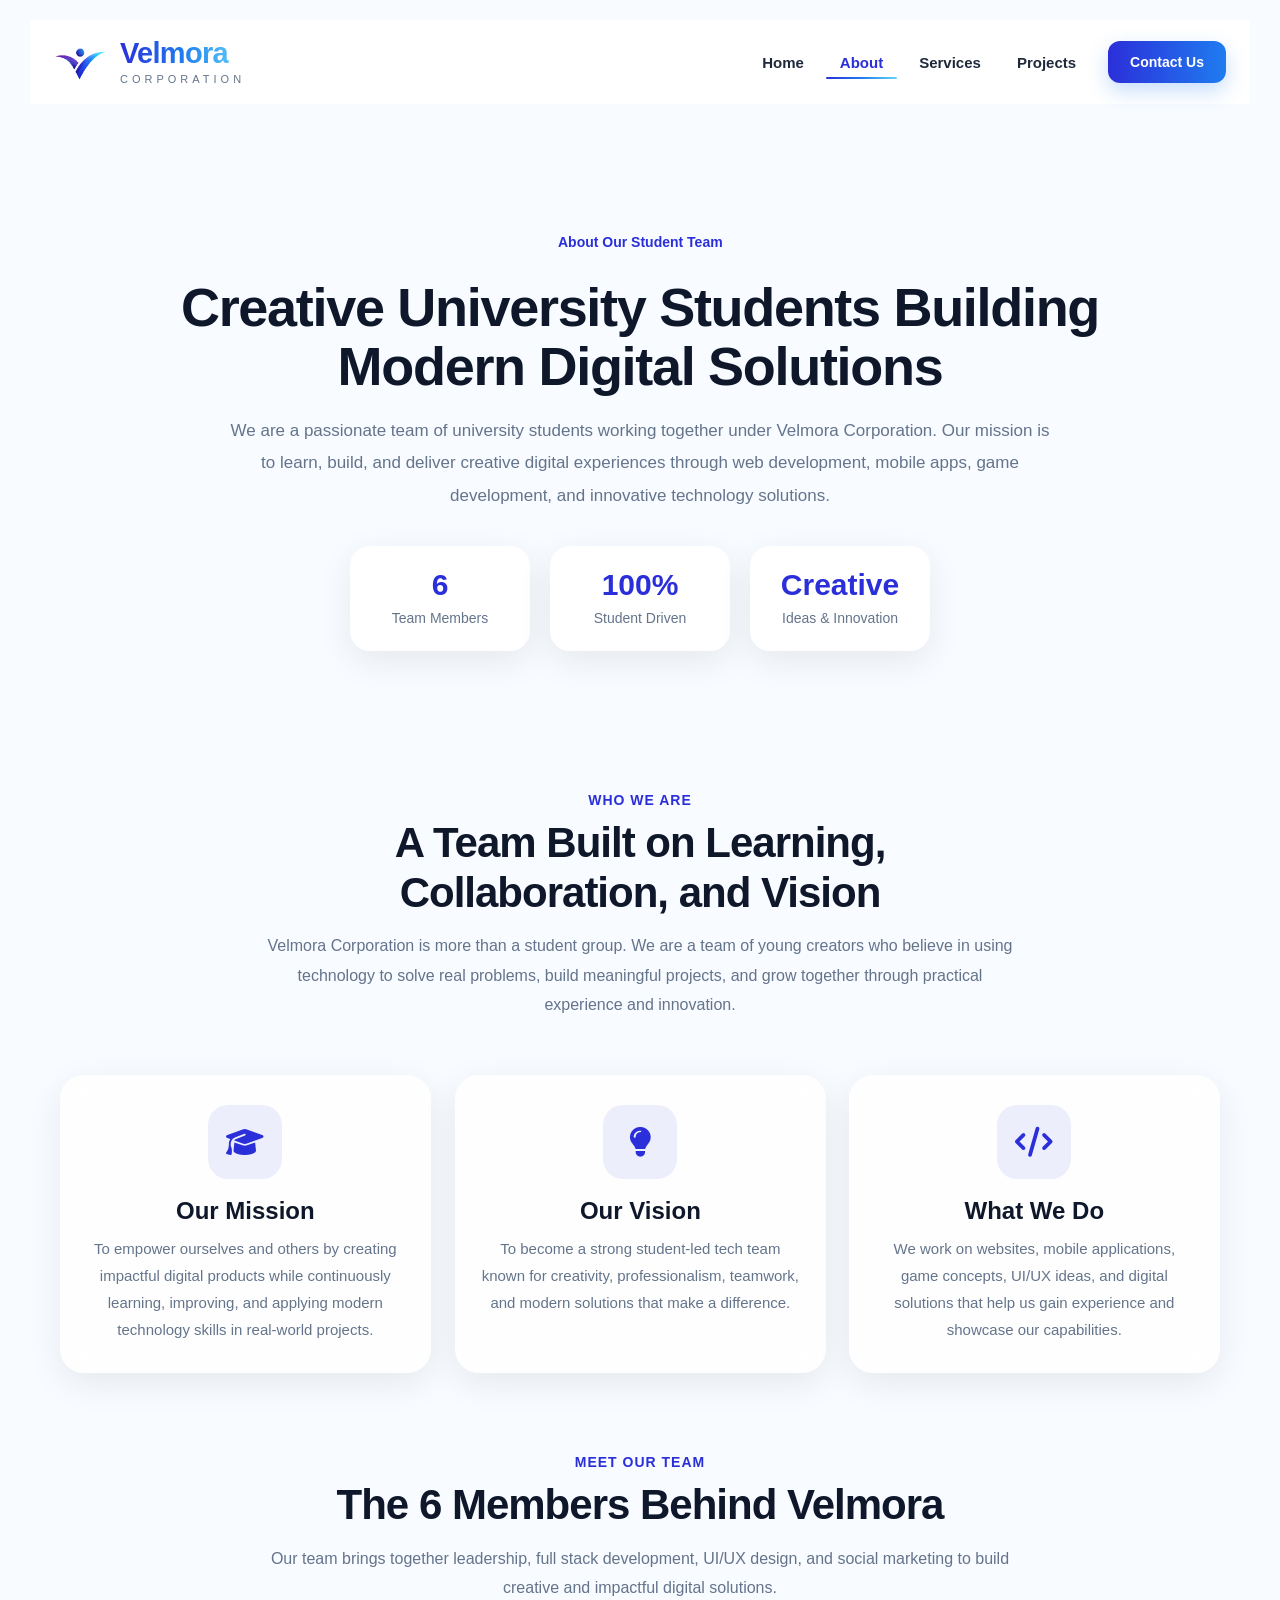
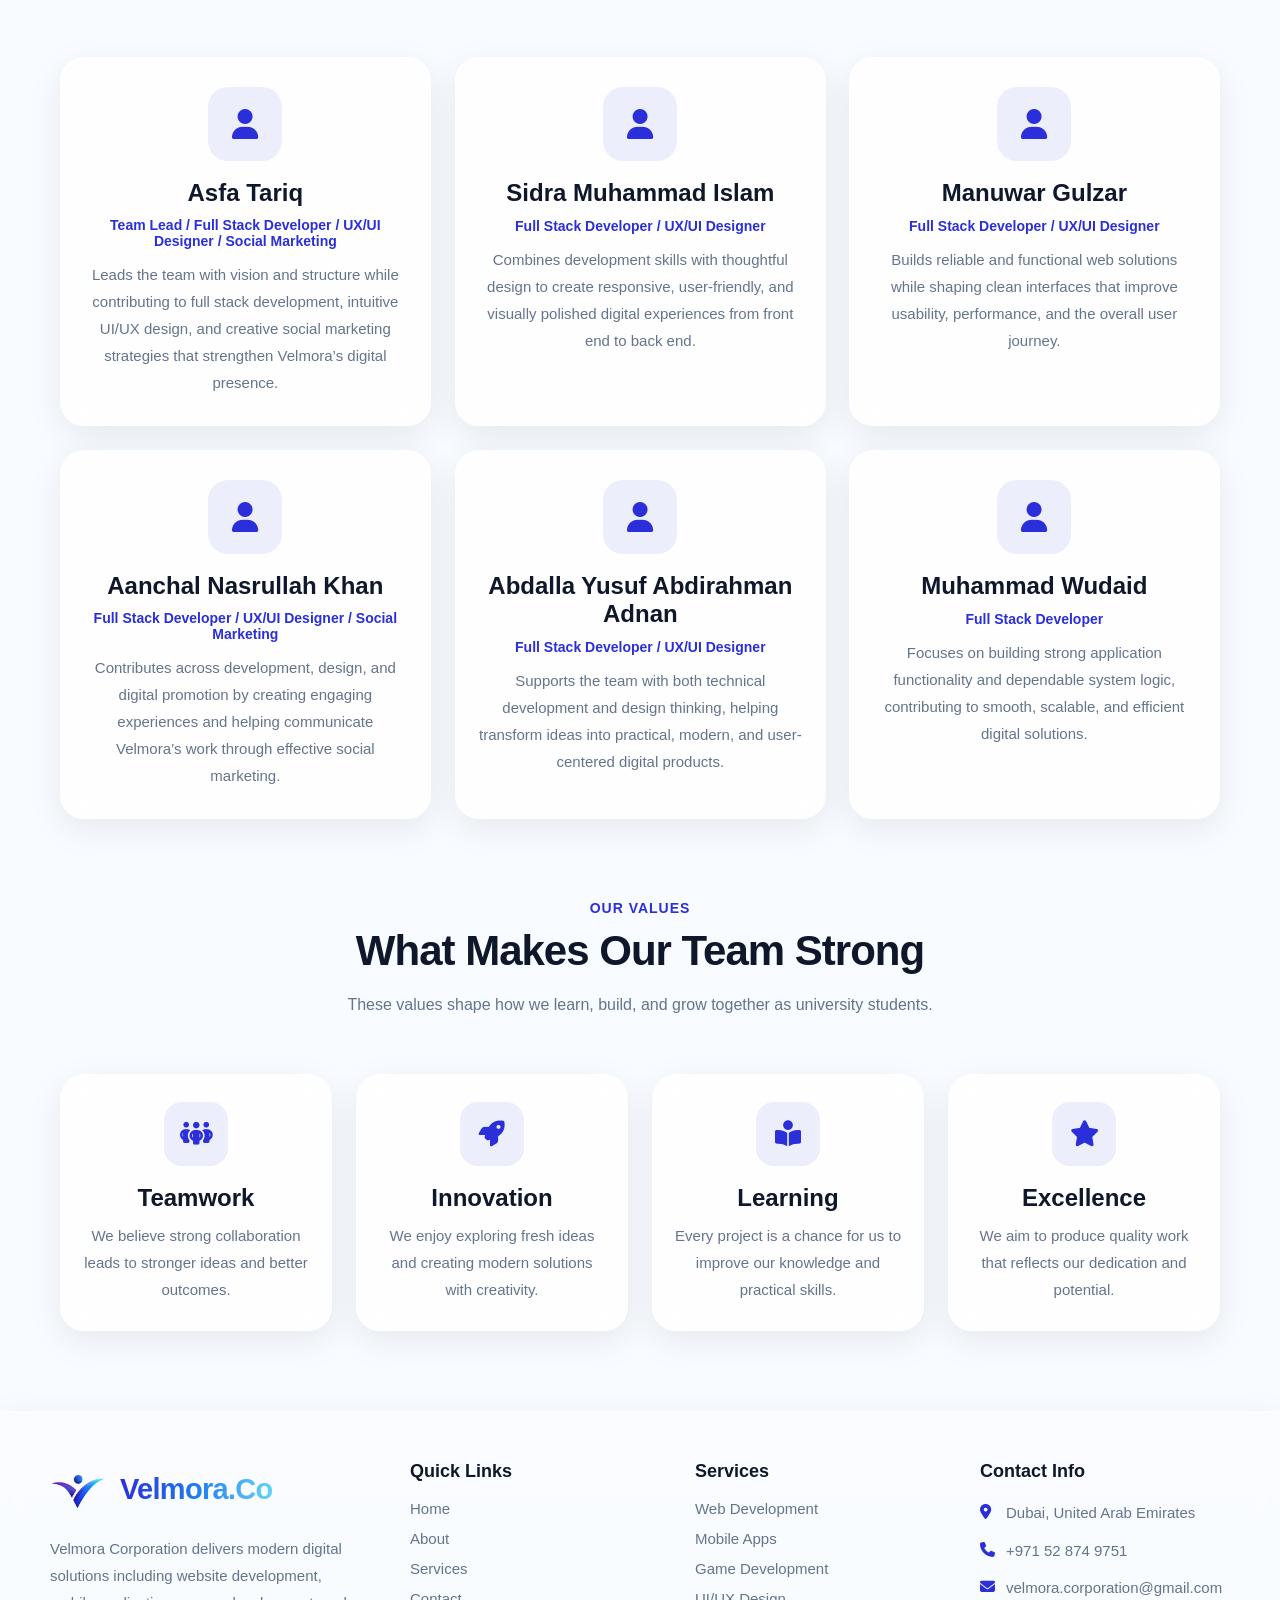
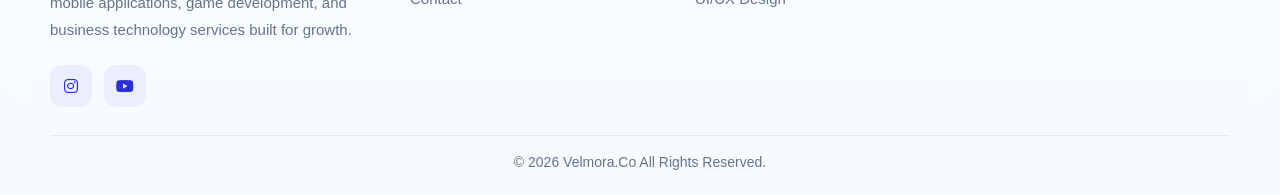
==== about-us.html @ d5a890cd "about us page" ====
<!DOCTYPE html>
<html lang="en">
<head>
  <meta charset="UTF-8" />
  <meta name="viewport" content="width=device-width, initial-scale=1.0" />
  <title>About Us | Velmora Corporation</title>
  <link rel="stylesheet" href="../Styles/style.css" />
  <link rel="icon" type="image/png" href="../images/Velmora Logo.png"/>
  <link rel="stylesheet" href="https://cdnjs.cloudflare.com/ajax/libs/font-awesome/6.5.2/css/all.min.css">
</head>
<body>

  <!-- Navbar -->
  <section class="navbar-section">
    <nav class="navbar">
      <a href="index.html" class="logo">
        <img src="../images/Velmora Logo.png" alt="Velmora Logo">
        <div class="logo-text">
          <h2>Velmora</h2>
          <span>Corporation</span>
        </div>
      </a>

      <button class="menu-toggle" id="menuToggle" aria-label="Toggle Menu">
        <span></span>
        <span></span>
        <span></span>
      </button>

      <div class="nav-menu" id="navMenu">
        <ul class="nav-links">
          <li><a href="index.html">Home</a></li>
          <li><a href="about.html" class="active">About</a></li>
          <li><a href="index.html#services">Services</a></li>
          <li><a href="index.html#projects">Projects</a></li>
        </ul>
        <a href="contact-us.html" class="nav-btn">Contact Us</a>
      </div>
    </nav>
  </section>

  <!-- About Hero -->
  <section class="about-hero-section">
    <div class="section-container">
      <div class="about-hero-box reveal fade-up">
        <span class="about-hero-badge reveal fade-down delay-1">About Our Student Team</span>
        <h1 class="reveal fade-up delay-2">Creative University Students Building Modern Digital Solutions</h1>
        <p class="reveal fade-up delay-3">
          We are a passionate team of university students working together under Velmora Corporation.
          Our mission is to learn, build, and deliver creative digital experiences through web development,
          mobile apps, game development, and innovative technology solutions.
        </p>

        <div class="about-hero-stats">
          <div class="about-hero-stat reveal zoom-in delay-1">
            <h3>6</h3>
            <p>Team Members</p>
          </div>
          <div class="about-hero-stat reveal zoom-in delay-2">
            <h3>100%</h3>
            <p>Student Driven</p>
          </div>
          <div class="about-hero-stat reveal zoom-in delay-3">
            <h3>Creative</h3>
            <p>Ideas & Innovation</p>
          </div>
        </div>
      </div>
    </div>
  </section>

  <!-- About Intro -->
  <section class="about-page-section">
    <div class="section-container">
      <div class="section-head reveal fade-up">
        <span>Who We Are</span>
        <h2>A Team Built on Learning, Collaboration, and Vision</h2>
        <p>
          Velmora Corporation is more than a student group. We are a team of young creators who believe
          in using technology to solve real problems, build meaningful projects, and grow together through
          practical experience and innovation.
        </p>
      </div>

      <div class="about-page-grid">
        <div class="about-page-card reveal fade-up delay-1">
          <div class="about-page-icon floating-icon">
            <i class="fa-solid fa-graduation-cap"></i>
          </div>
          <h3>Our Mission</h3>
          <p>
            To empower ourselves and others by creating impactful digital products while continuously learning,
            improving, and applying modern technology skills in real-world projects.
          </p>
        </div>

        <div class="about-page-card reveal fade-up delay-2">
          <div class="about-page-icon floating-icon">
            <i class="fa-solid fa-lightbulb"></i>
          </div>
          <h3>Our Vision</h3>
          <p>
            To become a strong student-led tech team known for creativity, professionalism, teamwork,
            and modern solutions that make a difference.
          </p>
        </div>

        <div class="about-page-card reveal fade-up delay-3">
          <div class="about-page-icon floating-icon">
            <i class="fa-solid fa-code"></i>
          </div>
          <h3>What We Do</h3>
          <p>
            We work on websites, mobile applications, game concepts, UI/UX ideas, and digital solutions
            that help us gain experience and showcase our capabilities.
          </p>
        </div>
      </div>
    </div>
  </section>

  <!-- Team Section -->
    <section class="team-section">
    <div class="section-container">
        <div class="section-head reveal fade-up">
        <span>Meet Our Team</span>
        <h2>The 6 Members Behind Velmora</h2>
        <p>
            Our team brings together leadership, full stack development, UI/UX design, and social marketing to build creative and impactful digital solutions.
        </p>
        </div>

        <div class="team-grid">
        <div class="team-card reveal fade-up delay-1">
            <div class="team-avatar floating-icon"><i class="fa-solid fa-user"></i></div>
            <h3>Asfa Tariq</h3>
            <span>Team Lead / Full Stack Developer / UX/UI Designer / Social Marketing</span>
            <p>Leads the team with vision and structure while contributing to full stack development, intuitive UI/UX design, and creative social marketing strategies that strengthen Velmora’s digital presence.</p>
        </div>

        <div class="team-card reveal fade-up delay-2">
            <div class="team-avatar floating-icon"><i class="fa-solid fa-user"></i></div>
            <h3>Sidra Muhammad Islam</h3>
            <span>Full Stack Developer / UX/UI Designer</span>
            <p>Combines development skills with thoughtful design to create responsive, user-friendly, and visually polished digital experiences from front end to back end.</p>
        </div>

        <div class="team-card reveal fade-up delay-3">
            <div class="team-avatar floating-icon"><i class="fa-solid fa-user"></i></div>
            <h3>Manuwar Gulzar</h3>
            <span>Full Stack Developer / UX/UI Designer</span>
            <p>Builds reliable and functional web solutions while shaping clean interfaces that improve usability, performance, and the overall user journey.</p>
        </div>

        <div class="team-card reveal fade-up delay-1">
            <div class="team-avatar floating-icon"><i class="fa-solid fa-user"></i></div>
            <h3>Aanchal Nasrullah Khan</h3>
            <span>Full Stack Developer / UX/UI Designer / Social Marketing</span>
            <p>Contributes across development, design, and digital promotion by creating engaging experiences and helping communicate Velmora’s work through effective social marketing.</p>
        </div>

        <div class="team-card reveal fade-up delay-2">
            <div class="team-avatar floating-icon"><i class="fa-solid fa-user"></i></div>
            <h3>Abdalla Yusuf Abdirahman Adnan</h3>
            <span>Full Stack Developer / UX/UI Designer</span>
            <p>Supports the team with both technical development and design thinking, helping transform ideas into practical, modern, and user-centered digital products.</p>
        </div>

        <div class="team-card reveal fade-up delay-3">
            <div class="team-avatar floating-icon"><i class="fa-solid fa-user"></i></div>
            <h3>Muhammad Wudaid</h3>
            <span>Full Stack Developer</span>
            <p>Focuses on building strong application functionality and dependable system logic, contributing to smooth, scalable, and efficient digital solutions.</p>
        </div>
        </div>
    </div>
    </section>

  <!-- Values Section -->
  <section class="values-section">
    <div class="section-container">
      <div class="section-head reveal fade-up">
        <span>Our Values</span>
        <h2>What Makes Our Team Strong</h2>
        <p>
          These values shape how we learn, build, and grow together as university students.
        </p>
      </div>

      <div class="values-grid">
        <div class="value-card reveal fade-up delay-1">
          <i class="fa-solid fa-people-group floating-icon"></i>
          <h3>Teamwork</h3>
          <p>We believe strong collaboration leads to stronger ideas and better outcomes.</p>
        </div>

        <div class="value-card reveal fade-up delay-2">
          <i class="fa-solid fa-rocket floating-icon"></i>
          <h3>Innovation</h3>
          <p>We enjoy exploring fresh ideas and creating modern solutions with creativity.</p>
        </div>

        <div class="value-card reveal fade-up delay-3">
          <i class="fa-solid fa-book-open-reader floating-icon"></i>
          <h3>Learning</h3>
          <p>Every project is a chance for us to improve our knowledge and practical skills.</p>
        </div>

        <div class="value-card reveal fade-up delay-4">
          <i class="fa-solid fa-star floating-icon"></i>
          <h3>Excellence</h3>
          <p>We aim to produce quality work that reflects our dedication and potential.</p>
        </div>
      </div>
    </div>
  </section>

  <!-- Footer -->
  <footer class="footer">
    <div class="footer-container">

      <div class="footer-grid">
        <div class="footer-brand">
          <a href="#" class="footer-logo">
            <img src="../images/Velmora Logo.png" alt="Velmora Logo">
            <div class="footer-logo-text">
              <h2>Velmora.Co</h2>
            </div>
          </a>

          <p class="footer-description">
            Velmora Corporation delivers modern digital solutions including website development,
            mobile applications, game development, and business technology services built for growth.
          </p>

          <div class="footer-socials">
            <a href="https://www.instagram.com/velmora.corporation/"><i class="fa-brands fa-instagram"></i></a>
            <a href="http://youtube.com/@Velmora-Co"><i class="fa-brands fa-youtube"></i></a>
          </div>
        </div>

        <div class="footer-column">
          <h3>Quick Links</h3>
          <ul>
            <li><a href="index.html">Home</a></li>
            <li><a href="about.html">About</a></li>
            <li><a href="index.html#services">Services</a></li>
            <li><a href="contact-us.html">Contact</a></li>
          </ul>
        </div>

        <div class="footer-column">
          <h3>Services</h3>
          <ul>
            <li><a href="#">Web Development</a></li>
            <li><a href="#">Mobile Apps</a></li>
            <li><a href="#">Game Development</a></li>
            <li><a href="#">UI/UX Design</a></li>
          </ul>
        </div>

        <div class="footer-column">
          <h3>Contact Info</h3>
          <ul class="footer-contact">
            <li><i class="fa-solid fa-location-dot"></i><span>Dubai, United Arab Emirates</span></li>
            <li><i class="fa-solid fa-phone"></i><span>+971 52 874 9751</span></li>
            <li><i class="fa-solid fa-envelope"></i><span>velmora.corporation@gmail.com</span></li>
          </ul>
        </div>
      </div>

      <div class="footer-bottom">
        <p>© 2026 Velmora.Co All Rights Reserved.</p>
      </div>

    </div>
  </footer>

  <script src="../Scripts/script.js"></script>

  <script>
    const revealElements = document.querySelectorAll('.reveal');

    const revealOnScroll = () => {
      revealElements.forEach((el) => {
        const windowHeight = window.innerHeight;
        const elementTop = el.getBoundingClientRect().top;
        const revealPoint = 100;

        if (elementTop < windowHeight - revealPoint) {
          el.classList.add('active');
        }
      });
    };

    window.addEventListener('scroll', revealOnScroll);
    window.addEventListener('load', revealOnScroll);
  </script>
</body>
</html>
---- Styles/style.css ----
*{
  margin:0;
  padding:0;
  box-sizing:border-box;
}

:root{
  --primary:#2b2fd9;
  --secondary:#1f7cf0;
  --accent:#66d4f7;
  --dark:#0f172a;
  --text:#1e293b;
  --muted:#64748b;
  --white:#ffffff;
  --shadow:0 10px 35px rgba(15,23,42,0.08);
}

body{
  font-family: Arial, Helvetica, sans-serif;
  background:#f8fbff;
}

.navbar-section{
  width:100%;
  padding:20px 30px;
}

.navbar{
  margin:0 auto;
  background:rgba(255,255,255,0.96);
  display:flex;
  align-items:center;
  justify-content:space-between;
  padding:16px 24px;
  position:relative;
}

.logo{
  display:flex;
  align-items:center;
  gap:14px;
  text-decoration:none;
}

.logo img{
  width:52px;
  height:52px;
  object-fit:contain;
  display:block;
}

.logo-text{
  display:flex;
  flex-direction:column;
  line-height:1;
}

.logo-text h2{
  font-size:29px;
  font-weight:800;
  letter-spacing:-0.7px;
  background:linear-gradient(90deg,var(--primary),var(--secondary),var(--accent));
  -webkit-background-clip:text;
  -webkit-text-fill-color:transparent;
  background-clip:text;
  color:transparent;
}

.logo-text span{
  margin-top:6px;
  font-size:11px;
  letter-spacing:4px;
  text-transform:uppercase;
  color:var(--muted);
}

.nav-menu{
  display:flex;
  align-items:center;
  gap:18px;
}

.nav-links{
  list-style:none;
  display:flex;
  align-items:center;
  gap:8px;
}

.nav-links li a{
  text-decoration:none;
  color:var(--text);
  font-size:15px;
  font-weight:600;
  padding:12px 14px;
  display:inline-block;
  position:relative;
  transition:color 0.3s ease;
}

.nav-links li a::after{
  content:"";
  position:absolute;
  left:0;
  bottom:4px;
  width:0;
  height:2px;
  background:linear-gradient(90deg,var(--primary),var(--secondary),var(--accent));
  transition:width 0.35s ease;
  border-radius:20px;
}

.nav-links li a:hover{
  color:var(--secondary);
}

.nav-links li a:hover::after,
.nav-links li a.active::after{
  width:100%;
}

.nav-links li a.active{
  color:var(--primary);
}

.nav-btn{
  text-decoration:none;
  color:var(--white);
  font-size:14px;
  font-weight:700;
  padding:13px 22px;
  border-radius:12px;
  background:linear-gradient(90deg,var(--primary),var(--secondary));
  transition:all 0.3s ease;
  box-shadow:0 8px 20px rgba(31,124,240,0.25);
}

.nav-btn:hover{
  transform:translateY(-2px);
  box-shadow:0 12px 24px rgba(31,124,240,0.28);
}

.menu-toggle{
  display:none;
  width:46px;
  height:46px;
  border:none;
  outline:none;
  cursor:pointer;
  border-radius:12px;
  background:rgba(31,124,240,0.08);
  align-items:center;
  justify-content:center;
  flex-direction:column;
  gap:5px;
}

.menu-toggle span{
  width:22px;
  height:2.5px;
  border-radius:10px;
  background:var(--primary);
  transition:0.3s ease;
  display:block;
}

.menu-toggle.active span:nth-child(1){
  transform:translateY(7px) rotate(45deg);
}

.menu-toggle.active span:nth-child(2){
  opacity:0;
}

.menu-toggle.active span:nth-child(3){
  transform:translateY(-8px) rotate(-45deg);
}

@media (max-width: 992px){
  .menu-toggle{
    display:flex;
  }

  .nav-menu{
    position:absolute;
    top:calc(100% + 14px);
    right:0;
    width:100%;
    background:#ffffff;
    border-radius:18px;
    box-shadow:var(--shadow);
    padding:18px;
    flex-direction:column;
    align-items:stretch;
    gap:16px;
    opacity:0;
    visibility:hidden;
    transform:translateY(-12px);
    transition:all 0.3s ease;
  }

  .nav-menu.show{
    opacity:1;
    visibility:visible;
    transform:translateY(0);
  }

  .nav-links{
    flex-direction:column;
    align-items:stretch;
    width:100%;
  }

  .nav-links li a{
    width:100%;
    padding:14px 0;
  }

  .nav-links li a::after{
    bottom:8px;
  }

  .nav-btn{
    display:block;
    text-align:center;
    width:100%;
  }
}

@media (max-width: 576px){
  .navbar-section{
    padding:14px;
  }

  .navbar{
    padding:14px 16px;
  }

  .logo{
    gap:10px;
  }

  .logo img{
    width:46px;
    height:46px;
  }

  .logo-text h2{
    font-size:10px;
  }

  .logo-text span{
    font-size:5px;
    letter-spacing:3px;
  }
  .nav-links li a{
  font-size:10px;
  font-weight:200;
  padding:10px 12px;
  }

  .nav-btn{
    font-size:12px;
    padding:10px 16px;
  }

}

.footer{
  width:100%;
  background:linear-gradient(180deg,#eef5ff 0%, #dfeeff 100%);
  margin-top:40px;
}

.footer-container{
  margin:0 auto;
  background:rgba(255,255,255,0.72);
  backdrop-filter:blur(12px);
  -webkit-backdrop-filter:blur(12px);
  box-shadow:var(--shadow);
  padding:50px 50px 25px;
}

.footer-grid{
  display:grid;
  grid-template-columns:1.3fr 1fr 1fr 1fr;
  gap:35px;
  padding-bottom:28px;
  border-bottom:1px solid rgba(43,47,217,0.10);
}

.footer-brand{
  padding-right:15px;
}

.footer-logo{
  display:flex;
  align-items:center;
  gap:14px;
  text-decoration:none;
  margin-bottom:18px;
}

.footer-logo img{
  width:56px;
  height:56px;
  object-fit:contain;
  display:block;
}

.footer-logo-text{
  display:flex;
  flex-direction:column;
  line-height:1;
}

.footer-logo-text h2{
  font-size:29px;
  font-weight:800;
  letter-spacing:-0.7px;
  background:linear-gradient(90deg,var(--primary),var(--secondary),var(--accent));
  -webkit-background-clip:text;
  -webkit-text-fill-color:transparent;
  background-clip:text;
  color:transparent;
}

.footer-logo-text span{
  margin-top:6px;
  font-size:11px;
  letter-spacing:4px;
  text-transform:uppercase;
  color:var(--muted);
}

.footer-description{
  font-size:15px;
  line-height:1.8;
  color:var(--muted);
  margin-bottom:22px;
  max-width:420px;
}

.footer-socials{
  display:flex;
  align-items:center;
  gap:12px;
}

.footer-socials a{
  width:42px;
  height:42px;
  display:flex;
  align-items:center;
  justify-content:center;
  border-radius:12px;
  text-decoration:none;
  color:var(--primary);
  background:rgba(43,47,217,0.06);
  transition:all 0.3s ease;
}

.footer-socials a:hover{
  color:var(--white);
  background:linear-gradient(90deg,var(--primary),var(--secondary),var(--accent));
  transform:translateY(-2px);
}

.footer-column h3{
  font-size:18px;
  font-weight:700;
  color:var(--dark);
  margin-bottom:18px;
}

.footer-column ul{
  list-style:none;
}

.footer-column ul li{
  margin-bottom:12px;
}

.footer-column ul li a{
  text-decoration:none;
  color:var(--muted);
  font-size:15px;
  transition:0.3s ease;
}

.footer-column ul li a:hover{
  color:var(--secondary);
  padding-left:4px;
}

.footer-contact li{
  display:flex;
  align-items:flex-start;
  gap:10px;
  color:var(--muted);
  font-size:15px;
  line-height:1.7;
}

.footer-contact li i{
  color:var(--primary);
  margin-top:4px;
  min-width:16px;
}

.footer-bottom{
  padding-top:18px;
  align-items:center;
  justify-content: center;
  gap:12px;
  display:flex;
}

.footer-bottom p{
  font-size:14px;
  color:var(--muted);
}


@media (max-width: 1100px){
  .footer-grid{
    grid-template-columns:1fr 1fr;
  }
}

@media (max-width: 768px){
  .footer{
    padding:45px 18px 18px;
  }

  .footer-container{
    padding:28px 20px 18px;
    border-radius:22px;
  }

  .footer-grid{
    grid-template-columns:1fr;
    gap:28px;
  }

  .footer-brand{
    padding-right:0;
  }

  .footer-bottom{
    flex-direction:column;
    align-items:flex-start;
  }
}

@media (max-width: 480px){
  .footer-logo{
    gap:10px;
  }

  .footer-logo img{
    width:46px;
    height:46px;
  }

  .footer-logo-text h2{
    font-size:24px;
  }

  .footer-logo-text span{
    font-size:9px;
    letter-spacing:3px;
  }

  .footer-description,
  .footer-column ul li a,
  .footer-contact li,
  .footer-bottom p,
  .footer-bottom-links a{
    font-size:14px;
  }

  .footer-socials a{
    width:38px;
    height:38px;
  }
}

.section-container{
  width:100%;
  padding:20px 30px;

}

.hero-section{
  width:100%;
  padding:20px 30px;
}


.hero-container{
  margin:0 auto;
  display:grid;
  grid-template-columns:1.1fr 0.9fr;
  align-items:center;
  gap:40px;
  padding:20px 30px;

}

.hero-content{
  padding-right:10px;
}

.hero-badge{
  display:inline-block;
  padding:10px 18px;
  border-radius:999px;
  background:rgba(43,47,217,0.08);
  color:var(--primary);
  font-size:14px;
  font-weight:700;
  margin-bottom:18px;
}

.hero-content h1{
  font-size:58px;
  line-height:1.08;
  font-weight:800;
  color:var(--dark);
  margin-bottom:18px;
  letter-spacing:-1.4px;
}

.hero-content p{
  font-size:17px;
  line-height:1.9;
  color:var(--muted);
  margin-bottom:28px;
  max-width:620px;
}

.hero-buttons{
  display:flex;
  align-items:center;
  gap:14px;
  flex-wrap:wrap;
  margin-bottom:30px;
}

.primary-btn,
.secondary-btn{
  text-decoration:none;
  font-size:15px;
  font-weight:700;
  padding:14px 24px;
  border-radius:14px;
  transition:all 0.3s ease;
  display:inline-flex;
  align-items:center;
  justify-content:center;
}

.primary-btn{
  color:var(--white);
  background:linear-gradient(90deg,var(--primary),var(--secondary));
  box-shadow:0 8px 20px rgba(31,124,240,0.25);
}

.primary-btn:hover{
  transform:translateY(-2px);
  box-shadow:0 12px 24px rgba(31,124,240,0.28);
}

.secondary-btn{
  color:var(--primary);
  background:#ffffff;
  border:1px solid rgba(43,47,217,0.12);
  box-shadow:var(--shadow);
}

.secondary-btn:hover{
  transform:translateY(-2px);
}

.about-section,
.services-section,
.why-section,
.projects-section,
.cta-section{
    padding:20px 30px;
}

.section-head{
  text-align:center;
  max-width:760px;
  margin:0 auto 55px;
}

.section-head span{
  display:inline-block;
  font-size:14px;
  font-weight:800;
  letter-spacing:1px;
  text-transform:uppercase;
  color:var(--primary);
  margin-bottom:10px;
}

.section-head h2{
  font-size:42px;
  line-height:1.18;
  color:var(--dark);
  margin-bottom:14px;
  letter-spacing:-1px;
}

.section-head p{
  font-size:16px;
  line-height:1.85;
  color:var(--muted);
}

.about-grid{
  display:grid;
  grid-template-columns:0.9fr 1.1fr;
  gap:28px;
  align-items:stretch;
}

.about-card,
.service-card,
.why-card,
.project-card,
.cta-box{
  background:rgba(255,255,255,0.78);
  backdrop-filter:blur(12px);
  -webkit-backdrop-filter:blur(12px);
  box-shadow:var(--shadow);
}

.about-card{
  border-radius:28px;
  padding:38px 30px;
  min-height:320px;
  display:flex;
  flex-direction:column;
  justify-content:center;
  text-align:center;
}

.about-icon{
  width:84px;
  height:84px;
  margin:0 auto 20px;
  border-radius:22px;
  background:linear-gradient(135deg,var(--primary),var(--secondary),var(--accent));
  display:flex;
  align-items:center;
  justify-content:center;
  color:#fff;
  font-size:34px;
}

.about-card h3{
  font-size:28px;
  color:var(--dark);
  margin-bottom:12px;
}

.about-card p{
  color:var(--muted);
  font-size:15px;
  line-height:1.85;
}

.about-right{
  display:flex;
  flex-direction:column;
  gap:18px;
  justify-content:center;
}

.about-feature{
  display:flex;
  align-items:flex-start;
  gap:14px;
  background:#ffffff;
  box-shadow:var(--shadow);
  border-radius:18px;
  padding:22px 20px;
}

.about-feature i{
  color:var(--secondary);
  font-size:20px;
  margin-top:4px;
}

.about-feature h4{
  font-size:20px;
  color:var(--dark);
  margin-bottom:6px;
}

.about-feature p{
  color:var(--muted);
  font-size:15px;
  line-height:1.8;
}

.services-grid,
.why-grid,
.projects-grid{
  display:grid;
  gap:24px;
}

.services-grid{
  grid-template-columns:repeat(3, 1fr);
}

.why-grid{
  grid-template-columns:repeat(4, 1fr);
}

.projects-grid{
  grid-template-columns:repeat(3, 1fr);
}

.service-card,
.why-card,
.project-card{
  border-radius:24px;
  padding:28px 24px;
  transition:all 0.3s ease;
}

.service-card:hover,
.why-card:hover,
.project-card:hover{
  transform:translateY(-6px);
}

.service-icon,
.why-card i{
  width:64px;
  height:64px;
  border-radius:18px;
  display:flex;
  align-items:center;
  justify-content:center;
  background:rgba(43,47,217,0.08);
  color:var(--primary);
  font-size:26px;
  margin-bottom:18px;
}

.service-card h3,
.why-card h3,
.project-card h3{
  font-size:22px;
  color:var(--dark);
  margin-bottom:10px;
}

.service-card p,
.why-card p,
.project-card p{
  font-size:15px;
  line-height:1.8;
  color:var(--muted);
}

.cta-box{
  border-radius:30px;
  padding:50px 30px;
  text-align:center;
}

.cta-box h2{
  font-size:42px;
  color:var(--dark);
  margin-bottom:12px;
  letter-spacing:-1px;
}

.cta-box p{
  max-width:700px;
  margin:0 auto 24px;
  font-size:16px;
  line-height:1.85;
  color:var(--muted);
}

@media (max-width: 1100px){
  .hero-container,
  .about-grid{
    grid-template-columns:1fr;
  }

  .services-grid{
    grid-template-columns:repeat(2,1fr);
  }

  .why-grid{
    grid-template-columns:repeat(2,1fr);
  }

  .projects-grid{
    grid-template-columns:repeat(2,1fr);
  }

  .hero-content h1{
    font-size:48px;
  }

  .hero-visual{
    min-height:420px;
  }
}

@media (max-width: 768px){
  .section-container,
  .hero-section{
    padding-left:18px;
    padding-right:18px;
  }

  .hero-section{
    padding-top:24px;
    padding-bottom:70px;
  }

  .hero-content h1{
    font-size:38px;
  }

  .section-head h2,
  .cta-box h2{
    font-size:31px;
  }

  .services-grid,
  .why-grid,
  .projects-grid{
    grid-template-columns:1fr;
  }

  .hero-buttons{
    flex-direction:column;
    align-items:stretch;
  }

  .primary-btn,
  .secondary-btn{
    width:100%;
  }

  .hero-visual{
    min-height:auto;
    display:flex;
    flex-direction:column;
    gap:16px;
  }

  .about-feature{
    padding:18px;
  }
}

@media (max-width: 480px){
  .hero-content h1{
    font-size:31px;
    line-height:1.15;
  }

  .hero-content p,
  .section-head p,
  .cta-box p{
    font-size:15px;
  }

  .hero-badge{
    font-size:12px;
    padding:8px 14px;
  }

  .hero-main-card{
    padding:30px 20px;
  }

  .hero-main-card h3{
    font-size:24px;
  }

  .section-head h2,
  .cta-box h2{
    font-size:27px;
  }

  .service-card,
  .why-card,
  .project-card{
    padding:22px 18px;
  }
}

.about-hero-section,
.about-page-section,
.team-section,
.values-section,
.about-cta-section{
  width:100%;
  padding:20px 30px;
}

.about-page-card,
.team-card,
.value-card,
.about-cta-box{
  background:rgba(255,255,255,0.80);
  backdrop-filter:blur(12px);
  -webkit-backdrop-filter:blur(12px);
  box-shadow:var(--shadow);
}

.about-hero-box{
  border-radius:32px;
  padding:60px 40px;
  text-align:center;
}

.about-hero-badge{
  display:inline-block;
  padding:10px 18px;
  border-radius:999px;
  color:var(--primary);
  font-size:14px;
  font-weight:700;
  margin-bottom:18px;
}

.about-hero-box h1{
  font-size:54px;
  line-height:1.1;
  color:var(--dark);
  margin-bottom:18px;
  letter-spacing:-1.3px;
}

.about-hero-box p{
  max-width:820px;
  margin:0 auto;
  font-size:17px;
  line-height:1.9;
  color:var(--muted);
}

.about-hero-stats{
  margin-top:34px;
  display:flex;
  justify-content:center;
  gap:20px;
  flex-wrap:wrap;
}

.about-hero-stat{
  min-width:180px;
  padding:22px 18px;
  border-radius:20px;
  background:#ffffff;
  box-shadow:var(--shadow);
}

.about-hero-stat h3{
  font-size:30px;
  color:var(--primary);
  margin-bottom:6px;
}

.about-hero-stat p{
  font-size:14px;
  line-height:1.5;
  margin:0;
}

.about-page-grid{
  display:grid;
  grid-template-columns:repeat(3,1fr);
  gap:24px;
}

.about-page-card{
  border-radius:24px;
  padding:30px 24px;
  text-align:center;
  transition:all 0.3s ease;
}

.about-page-card:hover,
.team-card:hover,
.value-card:hover{
  transform:translateY(-6px);
}

.about-page-icon,
.team-avatar{
  width:74px;
  height:74px;
  margin:0 auto 18px;
  border-radius:20px;
  display:flex;
  align-items:center;
  justify-content:center;
  background:rgba(43,47,217,0.08);
  color:var(--primary);
  font-size:30px;
}

.about-page-card h3,
.team-card h3,
.value-card h3{
  font-size:24px;
  color:var(--dark);
  margin-bottom:10px;
}

.about-page-card p,
.team-card p,
.value-card p{
  font-size:15px;
  line-height:1.8;
  color:var(--muted);
}

.team-grid{
  display:grid;
  grid-template-columns:repeat(3,1fr);
  gap:24px;
}

.team-card{
  border-radius:24px;
  padding:30px 24px;
  text-align:center;
  transition:all 0.3s ease;
}

.team-card span{
  display:inline-block;
  margin-bottom:12px;
  color:var(--primary);
  font-size:14px;
  font-weight:700;
}

.values-grid{
  display:grid;
  grid-template-columns:repeat(4,1fr);
  gap:24px;
}

.value-card{
  border-radius:24px;
  padding:28px 22px;
  text-align:center;
  transition:all 0.3s ease;
}

.value-card i{
  width:64px;
  height:64px;
  margin:0 auto 18px;
  border-radius:18px;
  display:flex;
  align-items:center;
  justify-content:center;
  background:rgba(43,47,217,0.08);
  color:var(--primary);
  font-size:26px;
}

.about-cta-box{
  border-radius:30px;
  padding:55px 30px;
  text-align:center;
}

.about-cta-box h2{
  font-size:42px;
  color:var(--dark);
  margin-bottom:12px;
  letter-spacing:-1px;
}

.about-cta-box p{
  max-width:760px;
  margin:0 auto 24px;
  font-size:16px;
  line-height:1.85;
  color:var(--muted);
}

@media (max-width:1100px){
  .about-page-grid{
    grid-template-columns:repeat(2,1fr);
  }

  .team-grid{
    grid-template-columns:repeat(2,1fr);
  }

  .values-grid{
    grid-template-columns:repeat(2,1fr);
  }

  .about-hero-box h1{
    font-size:44px;
  }
}

@media (max-width:768px){
  .about-hero-section,
  .about-page-section,
  .team-section,
  .values-section,
  .about-cta-section{
    padding:20px 18px;
  }

  .about-hero-box{
    padding:40px 22px;
  }

  .about-hero-box h1{
    font-size:34px;
  }

  .about-page-grid,
  .team-grid,
  .values-grid{
    grid-template-columns:1fr;
  }

  .about-cta-box h2{
    font-size:30px;
  }
}

@media (max-width:480px){
  .about-hero-box h1{
    font-size:28px;
    line-height:1.2;
  }

  .about-hero-box p,
  .about-cta-box p{
    font-size:15px;
  }

  .about-page-card,
  .team-card,
  .value-card{
    padding:24px 18px;
  }
}

/* =========================
   ABOUT PAGE ANIMATIONS
========================= */

.reveal{
  opacity:0;
  transition:all 0.9s ease;
  will-change:transform, opacity;
}

.reveal.active{
  opacity:1;
  transform:translateY(0) translateX(0) scale(1);
}

.fade-up{
  transform:translateY(60px);
}

.fade-down{
  transform:translateY(-60px);
}

.fade-left{
  transform:translateX(-60px);
}

.fade-right{
  transform:translateX(60px);
}

.zoom-in{
  transform:scale(0.85);
}

.delay-1{
  transition-delay:0.15s;
}

.delay-2{
  transition-delay:0.3s;
}

.delay-3{
  transition-delay:0.45s;
}

.delay-4{
  transition-delay:0.6s;
}

.floating-icon{
  animation:floatingIcon 3.5s ease-in-out infinite;
}

.about-hero-stat{
  transition:transform 0.35s ease, box-shadow 0.35s ease;
}

.about-hero-stat:hover{
  transform:translateY(-8px) scale(1.03);
}

.about-page-card,
.team-card,
.value-card{
  transition:transform 0.35s ease, box-shadow 0.35s ease;
}

.about-page-card:hover,
.team-card:hover,
.value-card:hover{
  transform:translateY(-10px);
  box-shadow:0 18px 45px rgba(15,23,42,0.14);
}

.team-card:hover .team-avatar,
.about-page-card:hover .about-page-icon,
.value-card:hover i{
  transform:scale(1.08) rotate(4deg);
  transition:all 0.35s ease;
}

.about-hero-badge{
  animation:pulseBadge 2.8s ease-in-out infinite;
}

@keyframes floatingIcon{
  0%,100%{
    transform:translateY(0px);
  }
  50%{
    transform:translateY(-8px);
  }
}

@keyframes heroGlow{
  0%,100%{
    box-shadow:0 10px 35px rgba(15,23,42,0.18);
  }
  50%{
    box-shadow:0 18px 50px rgba(102,212,247,0.18);
  }
}

@keyframes pulseBadge{
  0%,100%{
    transform:scale(1);
  }
  50%{
    transform:scale(1.05);
  }
}

@media (prefers-reduced-motion: reduce){
  .reveal,
  .floating-icon,
  .about-hero-box,
  .about-hero-badge{
    animation:none !important;
    transition:none !important;
    opacity:1 !important;
    transform:none !important;
  }
}
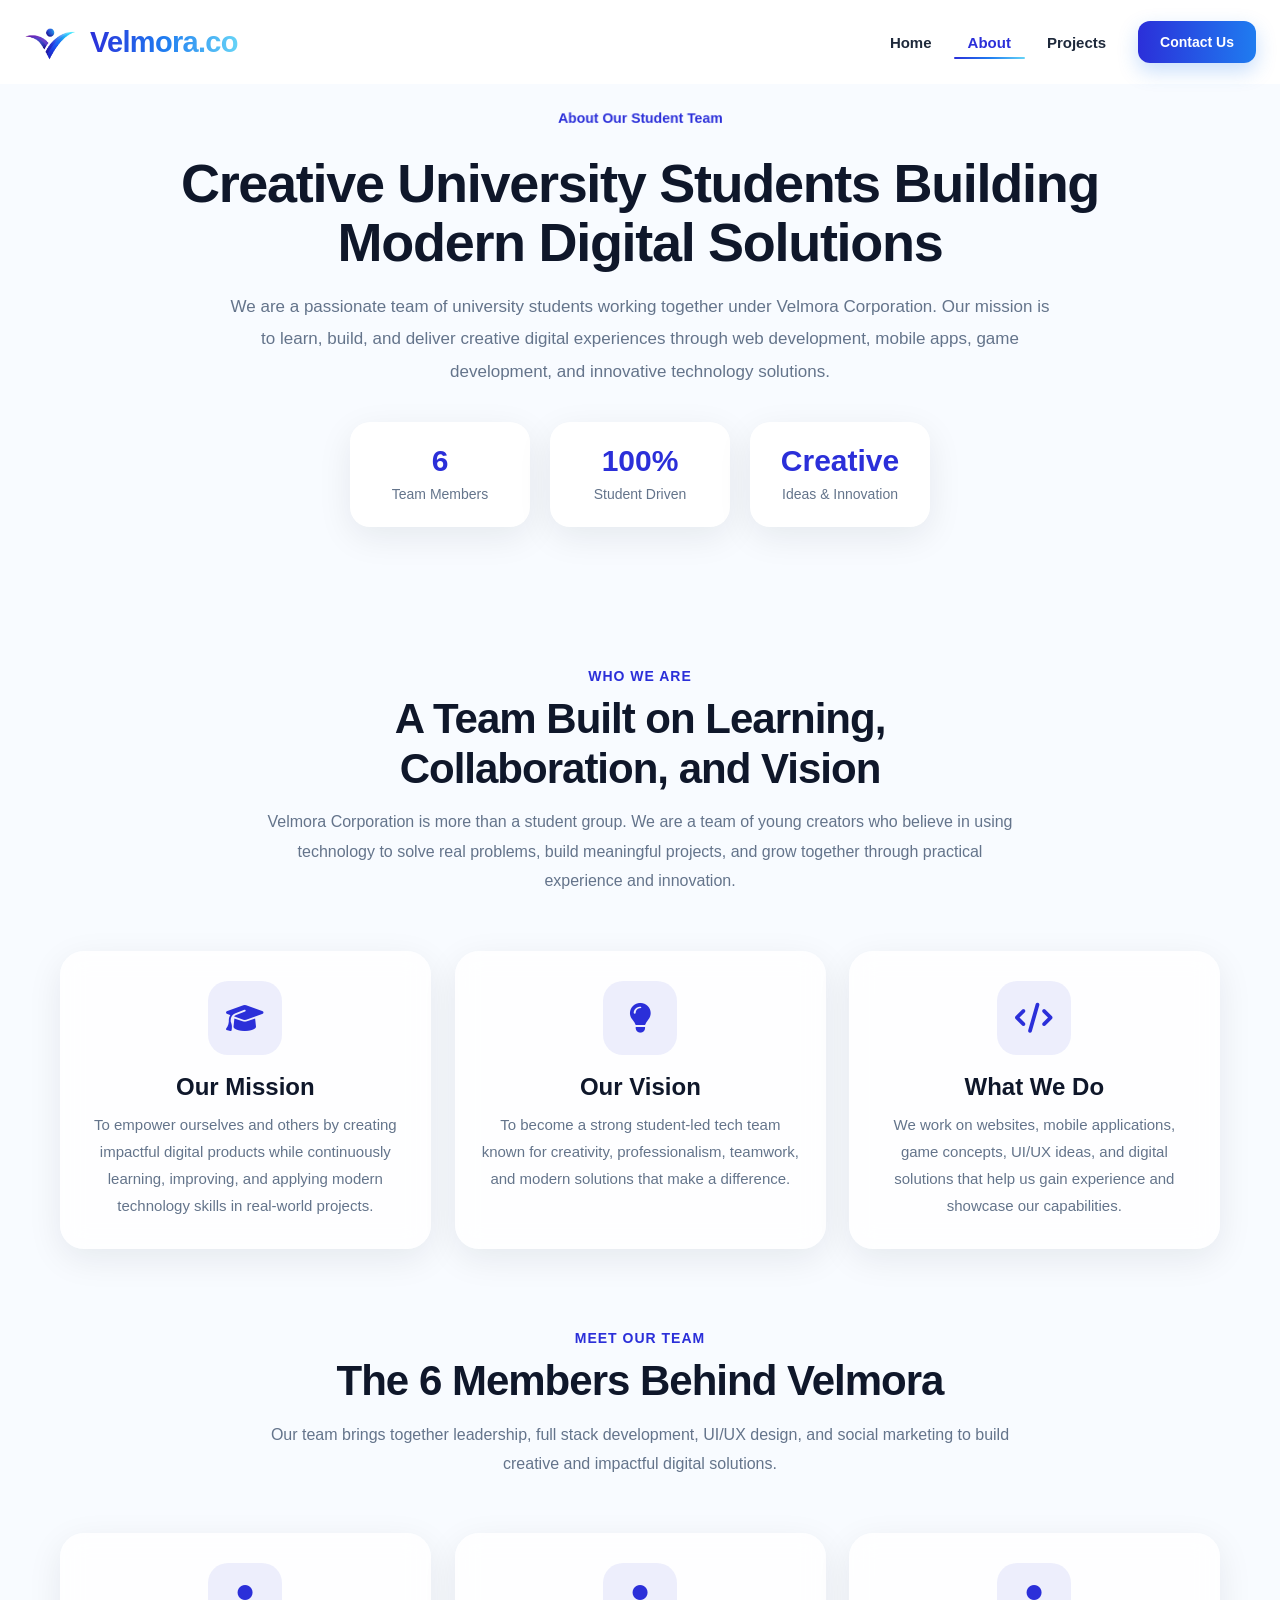
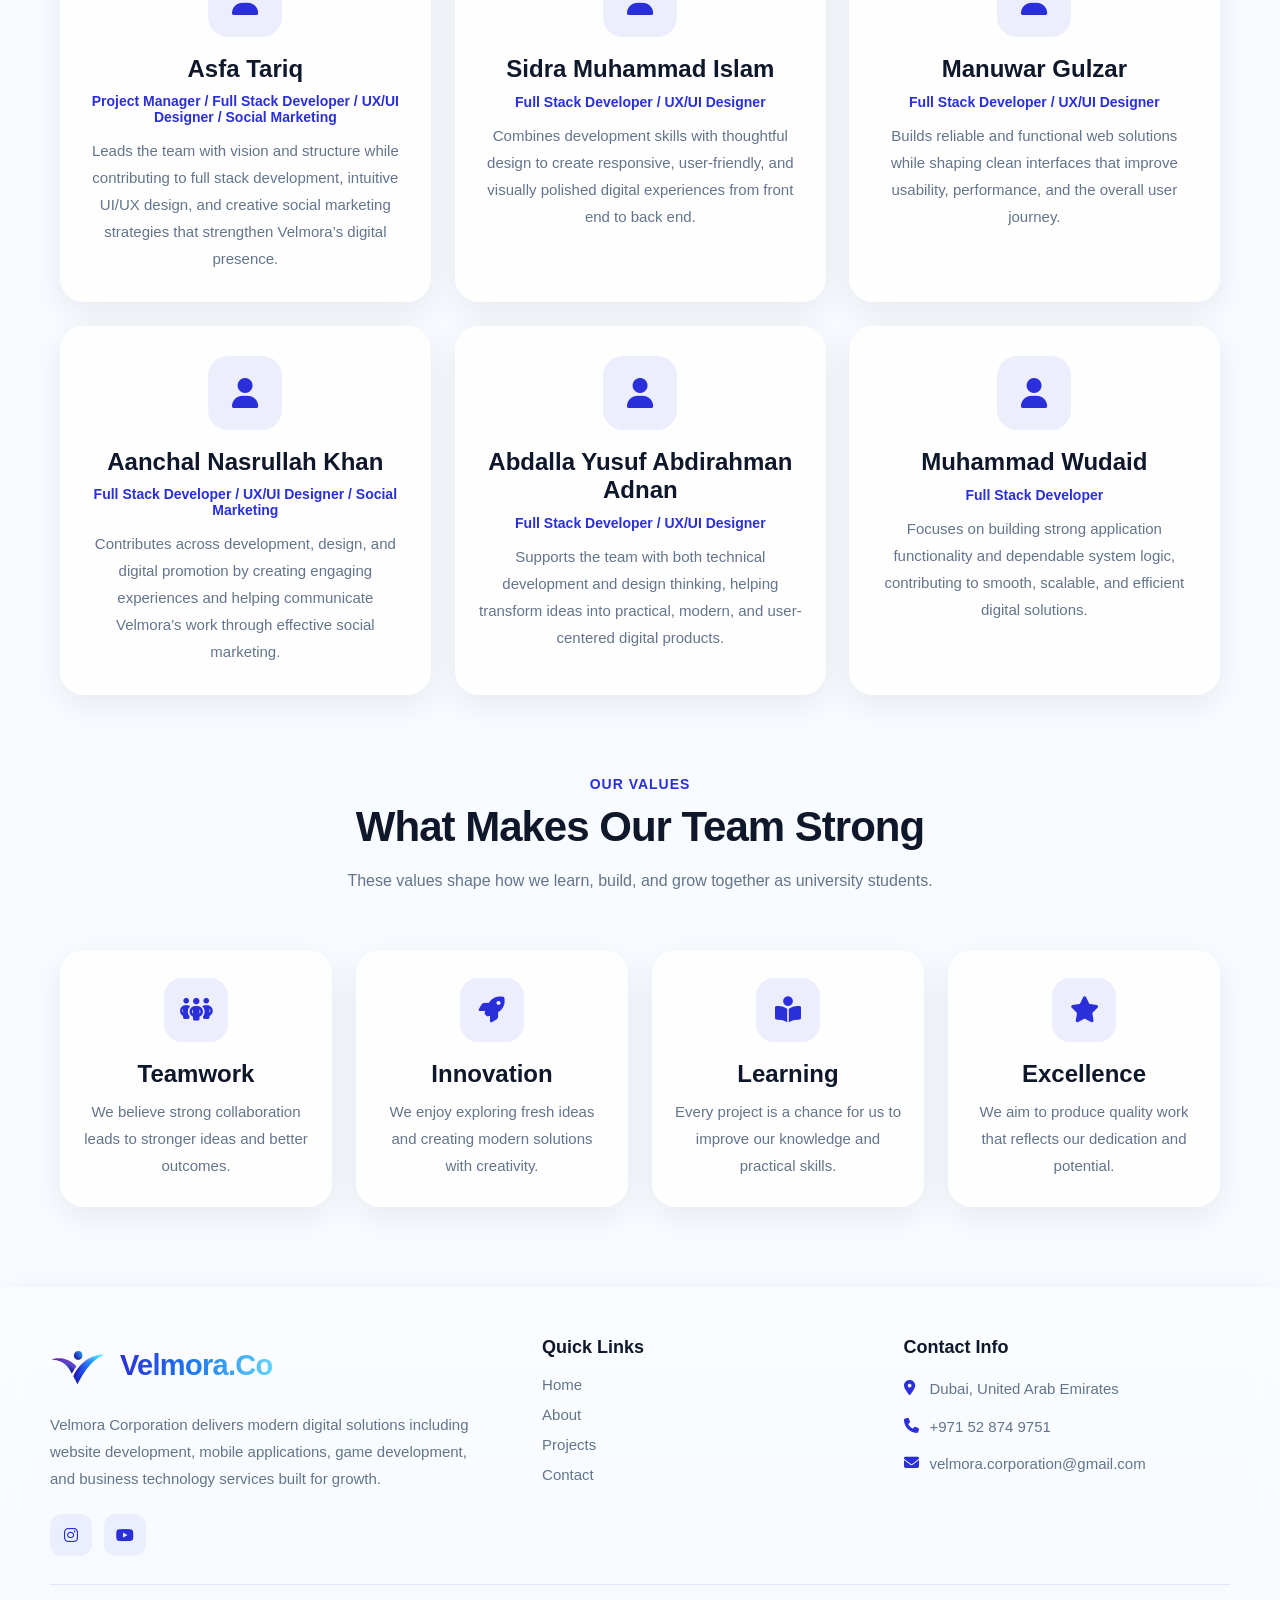
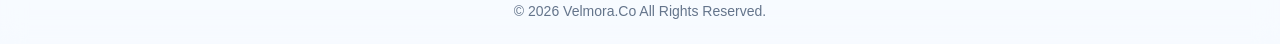
==== commit 34f39ad5: "website desktop view" ====
--- a/about-us.html
+++ b/about-us.html
@@ -16,8 +16,7 @@
       <a href="index.html" class="logo">
         <img src="../images/Velmora Logo.png" alt="Velmora Logo">
         <div class="logo-text">
-          <h2>Velmora</h2>
-          <span>Corporation</span>
+          <h2>Velmora.co</h2>
         </div>
       </a>
 
@@ -30,9 +29,8 @@
       <div class="nav-menu" id="navMenu">
         <ul class="nav-links">
           <li><a href="index.html">Home</a></li>
-          <li><a href="about.html" class="active">About</a></li>
-          <li><a href="index.html#services">Services</a></li>
-          <li><a href="index.html#projects">Projects</a></li>
+          <li><a href="about-us.html" class="active">About</a></li>
+          <li><a href="projects.html">Projects</a></li>
         </ul>
         <a href="contact-us.html" class="nav-btn">Contact Us</a>
       </div>
@@ -134,7 +132,7 @@
         <div class="team-card reveal fade-up delay-1">
             <div class="team-avatar floating-icon"><i class="fa-solid fa-user"></i></div>
             <h3>Asfa Tariq</h3>
-            <span>Team Lead / Full Stack Developer / UX/UI Designer / Social Marketing</span>
+            <span>Project Manager / Full Stack Developer / UX/UI Designer / Social Marketing</span>
             <p>Leads the team with vision and structure while contributing to full stack development, intuitive UI/UX design, and creative social marketing strategies that strengthen Velmora’s digital presence.</p>
         </div>
 
@@ -243,19 +241,9 @@
           <h3>Quick Links</h3>
           <ul>
             <li><a href="index.html">Home</a></li>
-            <li><a href="about.html">About</a></li>
-            <li><a href="index.html#services">Services</a></li>
+            <li><a href="about-us.html">About</a></li>
+            <li><a href="projects.html">Projects</a></li>
             <li><a href="contact-us.html">Contact</a></li>
-          </ul>
-        </div>
-
-        <div class="footer-column">
-          <h3>Services</h3>
-          <ul>
-            <li><a href="#">Web Development</a></li>
-            <li><a href="#">Mobile Apps</a></li>
-            <li><a href="#">Game Development</a></li>
-            <li><a href="#">UI/UX Design</a></li>
           </ul>
         </div>
 
@@ -276,25 +264,70 @@
     </div>
   </footer>
 
+  <button id="backToTop" class="back-to-top" aria-label="Back to top">
+    <i class="fa-solid fa-arrow-up"></i>
+  </button>
+
   <script src="../Scripts/script.js"></script>
 
-  <script>
-    const revealElements = document.querySelectorAll('.reveal');
-
-    const revealOnScroll = () => {
-      revealElements.forEach((el) => {
-        const windowHeight = window.innerHeight;
-        const elementTop = el.getBoundingClientRect().top;
-        const revealPoint = 100;
-
-        if (elementTop < windowHeight - revealPoint) {
-          el.classList.add('active');
-        }
-      });
-    };
-
-    window.addEventListener('scroll', revealOnScroll);
-    window.addEventListener('load', revealOnScroll);
-  </script>
+<script>
+  const revealElements = document.querySelectorAll('.reveal');
+  const navbarSection = document.querySelector('.navbar-section');
+  const backToTopBtn = document.getElementById('backToTop');
+
+  let lastScrollTop = 0;
+
+  const revealOnScroll = () => {
+    revealElements.forEach((el) => {
+      const windowHeight = window.innerHeight;
+      const elementTop = el.getBoundingClientRect().top;
+      const revealPoint = 100;
+
+      if (elementTop < windowHeight - revealPoint) {
+        el.classList.add('active');
+      }
+    });
+  };
+
+  const handleScrollEffects = () => {
+    const currentScroll = window.pageYOffset || document.documentElement.scrollTop;
+
+    if (currentScroll <= 10) {
+      navbarSection.classList.remove('scrolled', 'hide-nav');
+      navbarSection.classList.add('show-nav');
+      backToTopBtn.classList.remove('show');
+    } else {
+      navbarSection.classList.add('scrolled');
+      backToTopBtn.classList.add('show');
+
+      if (currentScroll > lastScrollTop) {
+        navbarSection.classList.add('hide-nav');
+        navbarSection.classList.remove('show-nav');
+      } else {
+        navbarSection.classList.add('show-nav');
+        navbarSection.classList.remove('hide-nav');
+      }
+    }
+
+    lastScrollTop = currentScroll <= 0 ? 0 : currentScroll;
+  };
+
+  backToTopBtn.addEventListener('click', () => {
+    window.scrollTo({
+      top: 0,
+      behavior: 'smooth'
+    });
+  });
+
+  window.addEventListener('scroll', () => {
+    revealOnScroll();
+    handleScrollEffects();
+  });
+
+  window.addEventListener('load', () => {
+    revealOnScroll();
+    handleScrollEffects();
+  });
+</script>
 </body>
 </html>
--- a/Styles/style.css
+++ b/Styles/style.css
@@ -20,9 +20,29 @@
   background:#f8fbff;
 }
 
+/* =========================
+   HEADER SHOW / HIDE ON SCROLL
+========================= */
+
 .navbar-section{
   width:100%;
-  padding:20px 30px;
+  position:fixed;
+  top:0;
+  left:0;
+  z-index:1000;
+  transition:transform 0.35s ease, padding 0.35s ease, background 0.35s ease;
+}
+
+.navbar-section.scrolled .navbar{
+  box-shadow:0 14px 35px rgba(15,23,42,0.10);
+}
+
+.navbar-section.hide-nav{
+  transform:translateY(-120%);
+}
+
+.navbar-section.show-nav{
+  transform:translateY(0);
 }
 
 .navbar{
@@ -283,7 +303,7 @@
 
 .footer-grid{
   display:grid;
-  grid-template-columns:1.3fr 1fr 1fr 1fr;
+  grid-template-columns:1.4fr 1fr 1fr;
   gap:35px;
   padding-bottom:28px;
   border-bottom:1px solid rgba(43,47,217,0.10);
@@ -325,14 +345,6 @@
   color:transparent;
 }
 
-.footer-logo-text span{
-  margin-top:6px;
-  font-size:11px;
-  letter-spacing:4px;
-  text-transform:uppercase;
-  color:var(--muted);
-}
-
 .footer-description{
   font-size:15px;
   line-height:1.8;
@@ -411,7 +423,7 @@
 .footer-bottom{
   padding-top:18px;
   align-items:center;
-  justify-content: center;
+  justify-content:center;
   gap:12px;
   display:flex;
 }
@@ -421,7 +433,6 @@
   color:var(--muted);
 }
 
-
 @media (max-width: 1100px){
   .footer-grid{
     grid-template-columns:1fr 1fr;
@@ -449,7 +460,8 @@
 
   .footer-bottom{
     flex-direction:column;
-    align-items:flex-start;
+    align-items:center;
+    text-align:center;
   }
 }
 
@@ -467,16 +479,10 @@
     font-size:24px;
   }
 
-  .footer-logo-text span{
-    font-size:9px;
-    letter-spacing:3px;
-  }
-
   .footer-description,
   .footer-column ul li a,
   .footer-contact li,
-  .footer-bottom p,
-  .footer-bottom-links a{
+  .footer-bottom p{
     font-size:14px;
   }
 
@@ -495,6 +501,7 @@
 .hero-section{
   width:100%;
   padding:20px 30px;
+  padding-top: 80px;
 }
 
 
@@ -717,7 +724,7 @@
 }
 
 .services-grid{
-  grid-template-columns:repeat(3, 1fr);
+  grid-template-columns:repeat(2, 1fr);
 }
 
 .why-grid{
@@ -1290,4 +1297,412 @@
     opacity:1 !important;
     transform:none !important;
   }
+}
+/* =========================
+   BACK TO TOP BUTTON
+========================= */
+
+.back-to-top{
+  position:fixed;
+  right:22px;
+  bottom:22px;
+  width:52px;
+  height:52px;
+  border:none;
+  outline:none;
+  border-radius:16px;
+  cursor:pointer;
+  display:flex;
+  align-items:center;
+  justify-content:center;
+  font-size:18px;
+  color:var(--white);
+  background:linear-gradient(90deg,var(--primary),var(--secondary));
+  box-shadow:0 12px 28px rgba(31,124,240,0.28);
+  opacity:0;
+  visibility:hidden;
+  transform:translateY(20px) scale(0.9);
+  transition:all 0.35s ease;
+  z-index:1200;
+}
+
+.back-to-top.show{
+  opacity:1;
+  visibility:visible;
+  transform:translateY(0) scale(1);
+}
+
+.back-to-top:hover{
+  transform:translateY(-4px) scale(1.05);
+  box-shadow:0 18px 34px rgba(31,124,240,0.32);
+}
+
+.back-to-top i{
+  pointer-events:none;
+}
+
+@media (max-width:768px){
+  .navbar-section{
+    padding:14px 18px;
+  }
+
+  .navbar-section.show-on-scroll{
+    padding-top:10px;
+    padding-bottom:10px;
+  }
+
+  .back-to-top{
+    width:46px;
+    height:46px;
+    right:16px;
+    bottom:16px;
+    border-radius:14px;
+    font-size:16px;
+  }
+}
+
+/* =========================
+   PROJECTS PAGE
+========================= */
+
+.projects-hero-section,
+.project-detail-section,
+.project-features-section,
+.project-cta-section{
+  width:100%;
+  padding:20px 30px;
+  padding-top: 50px;
+}
+
+.project-image-card,
+.project-info-card,
+.feature-card,
+.project-cta-box{
+  backdrop-filter:blur(12px);
+  -webkit-backdrop-filter:blur(12px);
+  box-shadow:var(--shadow);
+}
+
+.projects-hero-box{
+  border-radius:32px;
+  text-align:center;
+  padding-top: 30px;
+}
+
+.projects-hero-badge{
+  display:inline-block;
+  padding:10px 18px;
+  border-radius:999px;
+  background:rgba(43,47,217,0.08);
+  color:var(--primary);
+  font-size:14px;
+  font-weight:700;
+  margin-bottom:18px;
+}
+
+.projects-hero-box h1{
+  font-size:54px;
+  line-height:1.1;
+  color:var(--dark);
+  margin-bottom:18px;
+  letter-spacing:-1.3px;
+}
+
+.projects-hero-box p{
+  max-width:850px;
+  margin:0 auto 28px;
+  font-size:17px;
+  line-height:1.9;
+  color:var(--muted);
+}
+
+.project-detail-grid{
+  display:grid;
+  grid-template-columns:0.95fr 1.05fr;
+  gap:28px;
+  align-items:stretch;
+}
+
+.project-image-card{
+  border-radius:28px;
+  overflow:hidden;
+  min-height:420px;
+}
+
+.project-image-card img{
+  width:100%;
+  height:100%;
+  object-fit:cover;
+  display:block;
+}
+
+.project-info-card{
+  border-radius:28px;
+  padding:36px 30px;
+}
+
+.project-info-card h3{
+  font-size:30px;
+  color:var(--dark);
+  margin-bottom:16px;
+}
+
+.project-info-card p{
+  font-size:15px;
+  line-height:1.9;
+  color:var(--muted);
+  margin-bottom:16px;
+}
+
+.project-tags{
+  display:flex;
+  gap:12px;
+  flex-wrap:wrap;
+  margin:20px 0 28px;
+}
+
+.project-tags span{
+  padding:10px 16px;
+  border-radius:999px;
+  background:rgba(43,47,217,0.08);
+  color:var(--primary);
+  font-size:13px;
+  font-weight:700;
+}
+
+.project-download-box{
+  background:#ffffff;
+  border-radius:24px;
+  padding:24px 22px;
+  box-shadow:var(--shadow);
+}
+
+.project-download-box h4{
+  font-size:22px;
+  color:var(--dark);
+  margin-bottom:10px;
+}
+
+.project-download-box p{
+  margin-bottom:18px;
+}
+
+.project-download-box .primary-btn{
+  gap:10px;
+}
+
+.project-features-grid{
+  display:grid;
+  grid-template-columns:repeat(4,1fr);
+  gap:24px;
+}
+
+.feature-card{
+  border-radius:24px;
+  padding:28px 22px;
+  text-align:center;
+  transition:all 0.35s ease;
+}
+
+.feature-card:hover{
+  transform:translateY(-10px);
+  box-shadow:0 18px 45px rgba(15,23,42,0.14);
+}
+
+.feature-icon{
+  width:68px;
+  height:68px;
+  margin:0 auto 18px;
+  border-radius:20px;
+  display:flex;
+  align-items:center;
+  justify-content:center;
+  background:rgba(43,47,217,0.08);
+  color:var(--primary);
+  font-size:28px;
+}
+
+.feature-card h3{
+  font-size:22px;
+  color:var(--dark);
+  margin-bottom:10px;
+}
+
+.feature-card p{
+  font-size:15px;
+  line-height:1.8;
+  color:var(--muted);
+}
+
+
+@media (max-width:1100px){
+  .project-detail-grid{
+    grid-template-columns:1fr;
+  }
+
+  .project-features-grid{
+    grid-template-columns:repeat(2,1fr);
+  }
+
+  .projects-hero-box h1{
+    font-size:44px;
+  }
+}
+
+@media (max-width:768px){
+  .projects-hero-section,
+  .project-detail-section,
+  .project-features-section,
+  .project-cta-section{
+    padding:20px 18px;
+  }
+
+  .projects-hero-box{
+    padding:40px 22px;
+  }
+
+  .projects-hero-box h1{
+    font-size:34px;
+  }
+
+  .project-features-grid{
+    grid-template-columns:1fr;
+  }
+
+  .projects-hero-buttons{
+    flex-direction:column;
+    align-items:stretch;
+  }
+
+  .projects-hero-buttons a{
+    width:100%;
+  }
+
+  .project-cta-box h2{
+    font-size:30px;
+  }
+}
+
+@media (max-width:480px){
+  .projects-hero-box h1{
+    font-size:28px;
+    line-height:1.2;
+  }
+
+  .projects-hero-box p,
+  .project-cta-box p,
+  .project-info-card p,
+  .feature-card p{
+    font-size:15px;
+  }
+
+  .project-info-card{
+    padding:26px 18px;
+  }
+
+  .feature-card{
+    padding:24px 18px;
+  }
+}
+
+/* =========================
+   FREE VS PREMIUM PRICING
+========================= */
+
+.pricing-section{
+  width:100%;
+  padding:20px 30px;
+}
+
+.pricing-table-wrapper{
+  overflow-x:auto;
+  margin-bottom:32px;
+}
+
+.pricing-table{
+  min-width:900px;
+  display:grid;
+  grid-template-columns:1.4fr 1fr 1.1fr 1.1fr;
+  background:rgba(255,255,255,0.82);
+  backdrop-filter:blur(12px);
+  -webkit-backdrop-filter:blur(12px);
+  box-shadow:var(--shadow);
+  border-radius:28px;
+  overflow:hidden;
+}
+
+.pricing-table-head,
+.pricing-table-cell{
+  padding:20px 18px;
+  border-bottom:1px solid rgba(43,47,217,0.08);
+  border-right:1px solid rgba(43,47,217,0.08);
+  font-size:15px;
+  color:var(--text);
+  text-align:center;
+  background:#ffffff;
+}
+
+.pricing-table-head{
+  font-size:17px;
+  font-weight:800;
+  color:var(--dark);
+  background:rgba(43,47,217,0.05);
+}
+
+.pricing-table-feature{
+  text-align:left;
+  font-weight:700;
+}
+
+.pricing-table-bundle-head{
+  background:linear-gradient(90deg,var(--primary),var(--secondary));
+  color:#ffffff;
+}
+
+.pricing-table-bundle{
+  background:rgba(43,47,217,0.04);
+  font-weight:700;
+}
+
+.pricing-table i.fa-check{
+  color:var(--primary);
+  font-size:16px;
+}
+
+.pricing-x{
+  color:#c94b4b;
+  font-size:16px;
+}
+
+
+@media (max-width:1200px){
+  .pricing-cards-grid{
+    grid-template-columns:1fr;
+  }
+
+  .pricing-summary-featured{
+    transform:none;
+  }
+
+  .pricing-summary-featured:hover{
+    transform:translateY(-10px);
+  }
+}
+
+@media (max-width:768px){
+  .pricing-section{
+    padding:20px 18px;
+  }
+
+  .pricing-summary-card{
+    padding:26px 18px;
+  }
+
+  .pricing-summary-card h3{
+    font-size:22px;
+  }
+
+  .pricing-summary-price{
+    font-size:32px;
+  }
 }
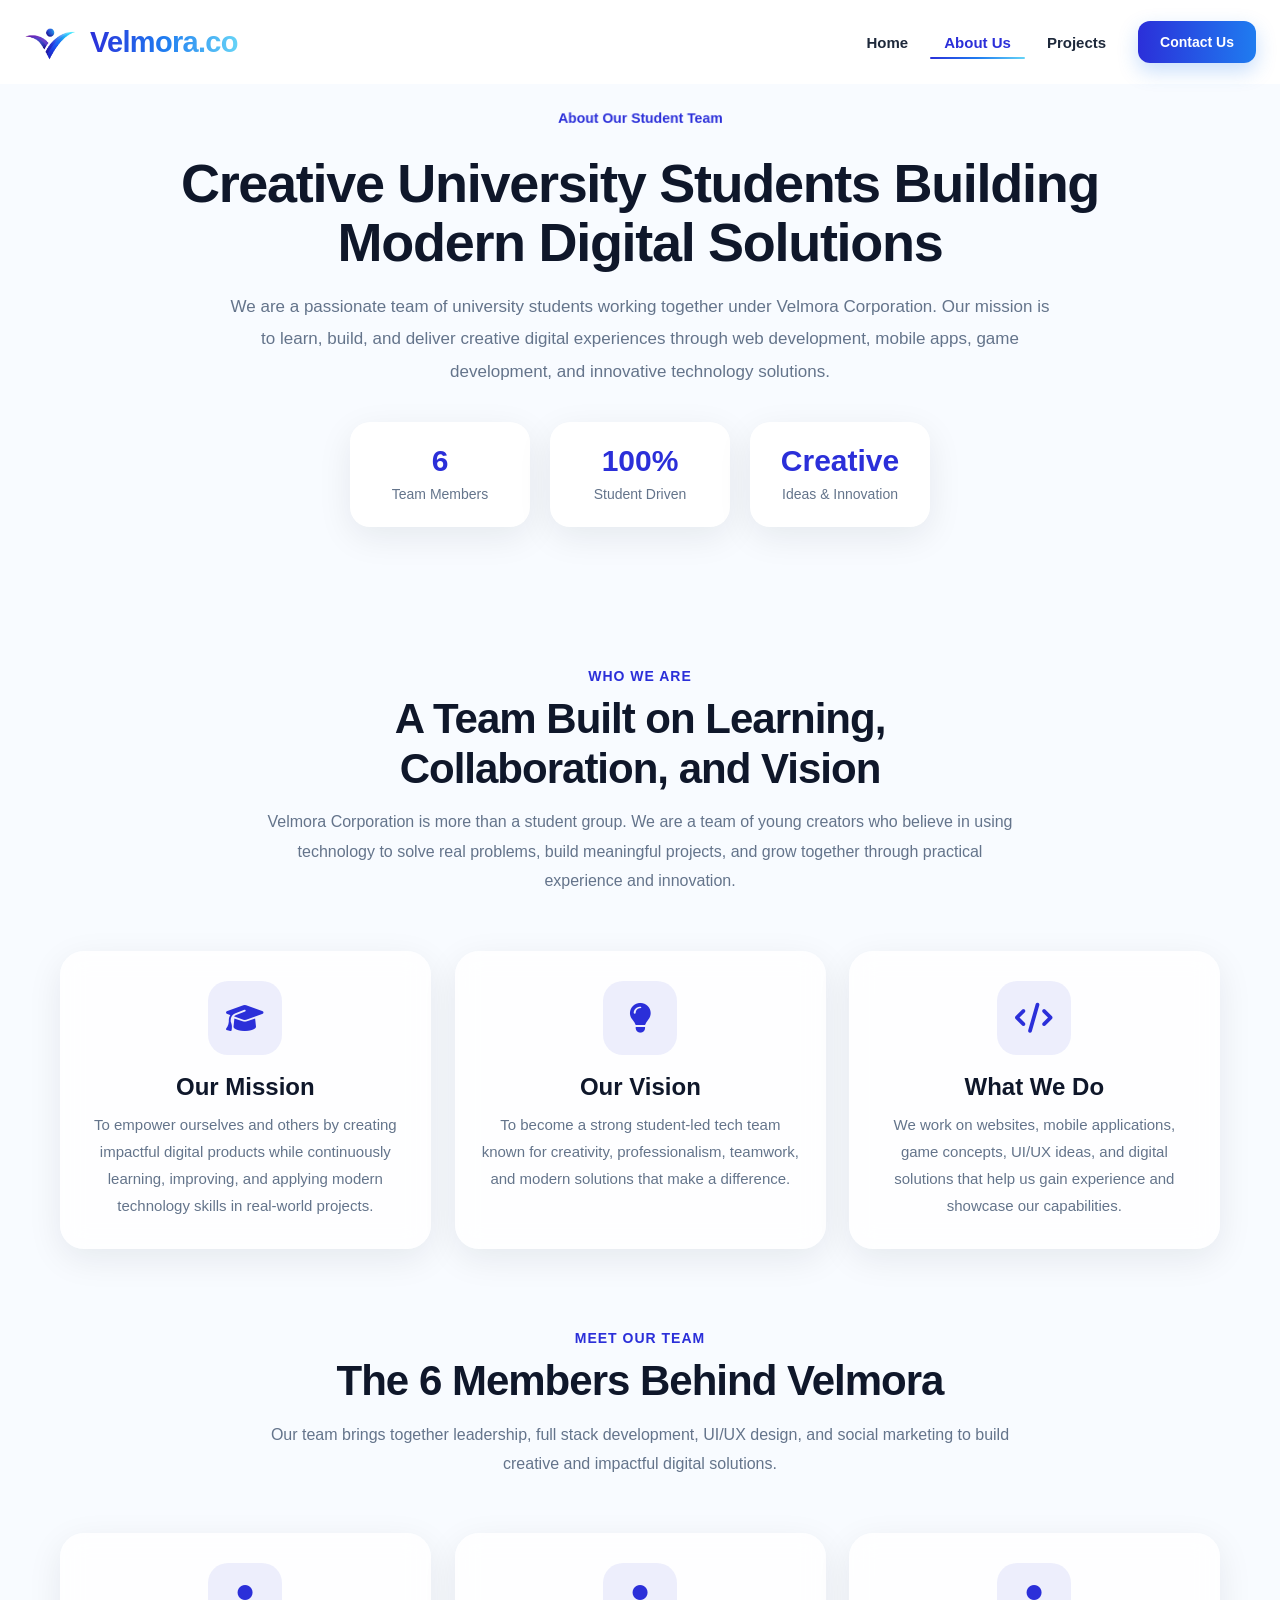
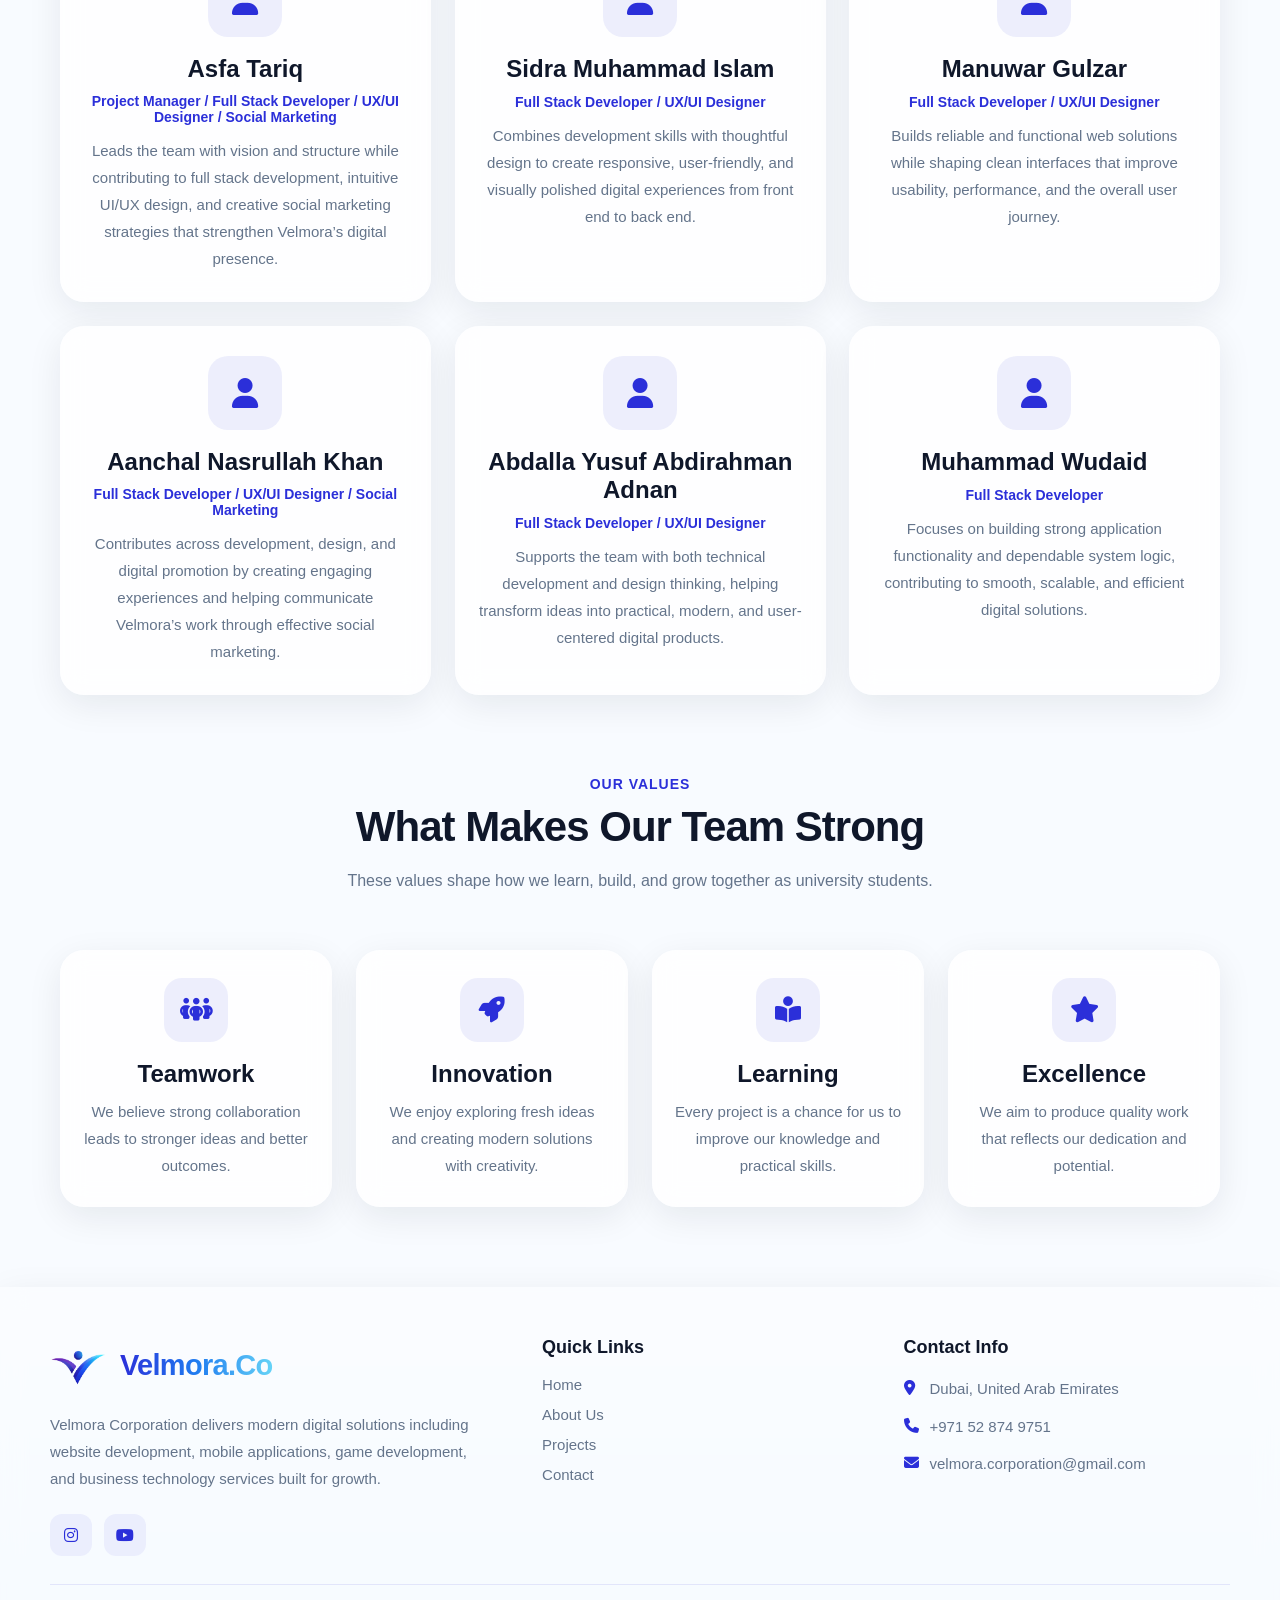
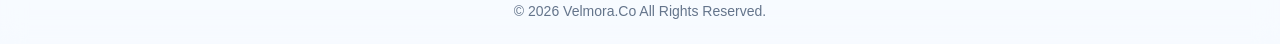
==== commit 7153e7b7: "Final website" ====
--- a/about-us.html
+++ b/about-us.html
@@ -29,7 +29,7 @@
       <div class="nav-menu" id="navMenu">
         <ul class="nav-links">
           <li><a href="index.html">Home</a></li>
-          <li><a href="about-us.html" class="active">About</a></li>
+          <li><a href="about-us.html" class="active">About Us</a></li>
           <li><a href="projects.html">Projects</a></li>
         </ul>
         <a href="contact-us.html" class="nav-btn">Contact Us</a>
@@ -241,7 +241,7 @@
           <h3>Quick Links</h3>
           <ul>
             <li><a href="index.html">Home</a></li>
-            <li><a href="about-us.html">About</a></li>
+            <li><a href="about-us.html">About Us</a></li>
             <li><a href="projects.html">Projects</a></li>
             <li><a href="contact-us.html">Contact</a></li>
           </ul>
--- a/Styles/style.css
+++ b/Styles/style.css
@@ -162,8 +162,8 @@
 
 .menu-toggle{
   display:none;
-  width:46px;
-  height:46px;
+  width:35px;
+  height:35px;
   border:none;
   outline:none;
   cursor:pointer;
@@ -176,7 +176,7 @@
 }
 
 .menu-toggle span{
-  width:22px;
+  width:15px;
   height:2.5px;
   border-radius:10px;
   background:var(--primary);
@@ -197,22 +197,24 @@
 }
 
 @media (max-width: 992px){
+  .logo-text h2{
+    font-size:22px;
+  }
+
   .menu-toggle{
     display:flex;
   }
 
   .nav-menu{
     position:absolute;
-    top:calc(100% + 14px);
+    top:calc(100% + 0px);
     right:0;
     width:100%;
     background:#ffffff;
-    border-radius:18px;
     box-shadow:var(--shadow);
     padding:18px;
     flex-direction:column;
     align-items:stretch;
-    gap:16px;
     opacity:0;
     visibility:hidden;
     transform:translateY(-12px);
@@ -248,13 +250,10 @@
 }
 
 @media (max-width: 576px){
-  .navbar-section{
+  /* .navbar-section{
     padding:14px;
-  }
-
-  .navbar{
-    padding:14px 16px;
-  }
+  } */
+
 
   .logo{
     gap:10px;
@@ -266,7 +265,7 @@
   }
 
   .logo-text h2{
-    font-size:10px;
+    font-size:15px;
   }
 
   .logo-text span{
@@ -284,6 +283,154 @@
     padding:10px 16px;
   }
 
+}
+
+/* =========================
+   FAQ SECTION
+========================= */
+
+.faq-section {
+  width: 100%;
+  padding: 20px 30px;
+  background: linear-gradient(180deg, #f8fbff 0%, #eef5ff 100%);
+}
+
+.faq-wrapper {
+  max-width: 1100px;
+  margin: 0 auto;
+  display: flex;
+  flex-direction: column;
+  gap: 18px;
+}
+
+.faq-item {
+  background: rgba(255, 255, 255, 0.82);
+  backdrop-filter: blur(12px);
+  -webkit-backdrop-filter: blur(12px);
+  border-radius: 24px;
+  box-shadow: var(--shadow);
+  border: 1px solid rgba(43, 47, 217, 0.08);
+  overflow: hidden;
+  transition:
+    transform 0.35s ease,
+    box-shadow 0.35s ease,
+    border-color 0.35s ease;
+}
+
+.faq-item:hover {
+  transform: translateY(-4px);
+  box-shadow: 0 18px 45px rgba(15, 23, 42, 0.12);
+  border-color: rgba(31, 124, 240, 0.18);
+}
+
+.faq-item.faq-open {
+  border-color: rgba(43, 47, 217, 0.20);
+}
+
+.faq-question {
+  width: 100%;
+  border: none;
+  outline: none;
+  background: transparent;
+  cursor: pointer;
+  padding: 24px 26px;
+  display: flex;
+  align-items: center;
+  justify-content: space-between;
+  gap: 18px;
+  text-align: left;
+}
+
+.faq-question span {
+  font-size: 18px;
+  font-weight: 700;
+  color: var(--dark);
+  line-height: 1.4;
+}
+
+.faq-question i {
+  width: 38px;
+  height: 38px;
+  min-width: 38px;
+  border-radius: 12px;
+  display: flex;
+  align-items: center;
+  justify-content: center;
+  background: rgba(43, 47, 217, 0.08);
+  color: var(--primary);
+  font-size: 14px;
+  transition:
+    transform 0.35s ease,
+    background 0.35s ease,
+    color 0.35s ease;
+}
+
+.faq-item.faq-open .faq-question i {
+  transform: rotate(180deg);
+  background: linear-gradient(90deg, var(--primary), var(--secondary));
+  color: #ffffff;
+}
+
+.faq-answer {
+  max-height: 0;
+  overflow: hidden;
+  opacity: 0;
+  transition:
+    max-height 0.45s ease,
+    opacity 0.35s ease;
+}
+
+.faq-answer-inner {
+  padding: 0 26px 24px;
+}
+
+.faq-answer p {
+  font-size: 15.5px;
+  line-height: 1.85;
+  color: var(--muted);
+}
+
+/* optional delay because your CSS had delay-1 to delay-4 only */
+.delay-5 {
+  transition-delay: 0.75s;
+}
+
+@media (max-width: 768px) {
+  .faq-section {
+    padding: 20px 18px;
+  }
+
+  .faq-question {
+    padding: 20px 18px;
+  }
+
+  .faq-question span {
+    font-size: 16px;
+  }
+
+  .faq-answer-inner {
+    padding: 0 18px 20px;
+  }
+
+  .faq-answer p {
+    font-size: 14.5px;
+  }
+
+  .faq-question i {
+    width: 34px;
+    height: 34px;
+    min-width: 34px;
+  }
+}
+
+@media (max-width: 480px) {
+  .faq-section {
+    padding: 0;
+  }
+
+  .faq-item {
+    border-radius: 18px;
+  }
 }
 
 .footer{
@@ -498,12 +645,30 @@
 
 }
 
-.hero-section{
-  width:100%;
-  padding:20px 30px;
-  padding-top: 80px;
-}
-
+.hero-section {
+  width: 100%;
+  min-height: calc(100vh - 90px);
+  padding: 130px 30px 90px;
+  display: flex;
+  align-items: center;
+  position: relative;
+  overflow: hidden;
+
+  background-image:
+    linear-gradient(
+      90deg,
+      rgba(248, 251, 255, 0.92) 0%,
+      rgba(248, 251, 255, 0.82) 36%,
+      rgba(248, 251, 255, 0.38) 55%,
+      rgba(248, 251, 255, 0.05) 75%,
+      rgba(248, 251, 255, 0) 100%
+    ),
+    url("../images/hero-bg.png");
+
+  background-size: cover;
+  background-position: center right;
+  background-repeat: no-repeat;
+}
 
 .hero-container{
   margin:0 auto;
@@ -512,12 +677,33 @@
   align-items:center;
   gap:40px;
   padding:20px 30px;
-
+  width:100%;
+  position:relative;
+  z-index:2;
 }
 
 .hero-content{
   padding-right:10px;
-}
+  max-width:760px;
+}
+
+.hero-content h1{
+  font-size:58px;
+  line-height:1.08;
+  font-weight:800;
+  color:var(--dark);
+  margin-bottom:18px;
+  letter-spacing:-1.4px;
+}
+
+.hero-content p{
+  font-size:17px;
+  line-height:1.9;
+  color:var(--muted);
+  margin-bottom:28px;
+  max-width:620px;
+}
+
 
 .hero-badge{
   display:inline-block;
@@ -530,21 +716,37 @@
   margin-bottom:18px;
 }
 
-.hero-content h1{
-  font-size:58px;
-  line-height:1.08;
-  font-weight:800;
-  color:var(--dark);
-  margin-bottom:18px;
-  letter-spacing:-1.4px;
-}
-
-.hero-content p{
-  font-size:17px;
-  line-height:1.9;
-  color:var(--muted);
-  margin-bottom:28px;
-  max-width:620px;
+.hero-section::before{
+  content:"";
+  position:absolute;
+  top:8%;
+  right:8%;
+  width:520px;
+  height:520px;
+  border-radius:50%;
+  background:radial-gradient(circle, rgba(102,212,247,0.18) 0%, rgba(43,47,217,0.08) 35%, transparent 70%);
+  filter:blur(25px);
+  animation:heroGlowFloat 6s ease-in-out infinite;
+  z-index:1;
+  pointer-events:none;
+}
+
+.hero-section::after{
+  content:"";
+  position:absolute;
+  inset:0;
+  background:linear-gradient(180deg, rgba(255,255,255,0.04), rgba(255,255,255,0.10));
+  z-index:1;
+  pointer-events:none;
+}
+
+@keyframes heroGlowFloat{
+  0%,100%{
+    transform:translateY(0) translateX(0);
+  }
+  50%{
+    transform:translateY(-16px) translateX(-10px);
+  }
 }
 
 .hero-buttons{
@@ -590,6 +792,59 @@
   transform:translateY(-2px);
 }
 
+@media (max-width: 1100px){
+  .hero-section{
+    min-height:auto;
+    padding:120px 20px 70px;
+    background-position:70% center;
+  }
+
+  .hero-container{
+    grid-template-columns:1fr;
+    padding:10px 0;
+  }
+
+  .hero-content h1{
+    font-size:42px;
+  }
+}
+
+@media (max-width: 768px){
+  .hero-section{
+    padding:110px 18px 60px;
+    background-position:72% center;
+    background-size:cover;
+  }
+
+  .hero-content h1{
+    font-size:32px;
+    line-height:1.16;
+  }
+
+  .hero-content p{
+    font-size:15px;
+    line-height:1.8;
+  }
+
+  .hero-section::before{
+    width:280px;
+    height:280px;
+    right:-20px;
+    top:20%;
+  }
+}
+
+@media (max-width: 480px){
+  .hero-section{
+    padding:95px 10px 50px;
+    background-position:75% center;
+  }
+
+  .hero-content h1{
+    font-size:31px;
+  }
+}
+
 .about-section,
 .services-section,
 .why-section,
@@ -818,34 +1073,36 @@
     grid-template-columns:repeat(2,1fr);
   }
 
+  .hero-section{
+    padding-left:10px;
+    padding-right:10px;
+    padding-top: 80px;
+  }
+
   .hero-content h1{
-    font-size:48px;
-  }
-
-  .hero-visual{
-    min-height:420px;
+    font-size:35px;
   }
 }
 
 @media (max-width: 768px){
   .section-container,
   .hero-section{
-    padding-left:18px;
-    padding-right:18px;
+    padding-left:10px;
+    padding-right:10px;
+    padding-top: 50px;
   }
 
   .hero-section{
-    padding-top:24px;
-    padding-bottom:70px;
+    padding-top:60px;
   }
 
   .hero-content h1{
-    font-size:38px;
+    font-size:30px;
   }
 
   .section-head h2,
   .cta-box h2{
-    font-size:31px;
+    font-size:25px;
   }
 
   .services-grid,
@@ -877,6 +1134,16 @@
 }
 
 @media (max-width: 480px){
+
+  .about-section,
+  .services-section,
+  .why-section,
+  .projects-section,
+  .cta-section{
+      padding:0px;
+  }
+
+
   .hero-content h1{
     font-size:31px;
     line-height:1.15;
@@ -910,6 +1177,19 @@
   .why-card,
   .project-card{
     padding:22px 18px;
+  }
+}
+
+@media (max-width: 480px){
+  .section-container{
+    padding:15px;
+  }
+
+  .hero-section{
+    padding-top:80px;
+    padding-left: 10px;
+    padding-right: 10px;
+    font-size: 14px;
   }
 }
 
@@ -1157,7 +1437,7 @@
 
 @media (max-width:480px){
   .about-hero-box h1{
-    font-size:28px;
+    font-size:20px;
     line-height:1.2;
   }
 
@@ -1705,4 +1985,127 @@
   .pricing-summary-price{
     font-size:32px;
   }
+}
+
+@media (max-width: 992px){
+  .navbar-section{
+    padding:0 !important;
+  }
+
+  .footer{
+    padding:0 !important;
+  }
+}
+
+@media (max-width: 768px){
+  .navbar-section{
+    padding:0 !important;
+  }
+
+  .footer{
+    padding:0 !important;
+  }
+
+  .footer-container{
+    border-radius:0 !important;
+  }
+}
+
+@media (max-width: 480px){
+  .navbar-section{
+    padding:0 !important;
+  }
+
+  .footer{
+    padding:0 !important;
+  }
+
+  .footer-container{
+    border-radius:0 !important;
+  }
+}
+
+/* =========================
+   EXTRA HOME ANIMATIONS
+========================= */
+
+.hero-badge {
+  animation: pulseBadge 2.8s ease-in-out infinite;
+}
+
+.hero-content h1 {
+  animation: softTextGlow 4s ease-in-out infinite;
+}
+
+.service-card,
+.why-card,
+.cta-box {
+  transition:
+    transform 0.35s ease,
+    box-shadow 0.35s ease,
+    border-color 0.35s ease;
+}
+
+.service-card:hover,
+.why-card:hover {
+  transform: translateY(-10px);
+  box-shadow: 0 18px 45px rgba(15, 23, 42, 0.14);
+}
+
+.service-card:hover .service-icon,
+.why-card:hover i {
+  transform: scale(1.08) rotate(4deg);
+  background: linear-gradient(135deg, var(--primary), var(--secondary), var(--accent));
+  color: #ffffff;
+}
+
+.service-icon,
+.why-card i {
+  transition:
+    transform 0.35s ease,
+    background 0.35s ease,
+    color 0.35s ease;
+}
+
+.primary-btn,
+.secondary-btn {
+  position: relative;
+  overflow: hidden;
+}
+
+.primary-btn::before,
+.secondary-btn::before {
+  content: "";
+  position: absolute;
+  top: 0;
+  left: -120%;
+  width: 80%;
+  height: 100%;
+  background: linear-gradient(
+    90deg,
+    transparent,
+    rgba(255, 255, 255, 0.35),
+    transparent
+  );
+  transition: left 0.55s ease;
+}
+
+.primary-btn:hover::before,
+.secondary-btn:hover::before {
+  left: 120%;
+}
+
+.cta-box:hover {
+  transform: translateY(-6px);
+  box-shadow: 0 20px 50px rgba(15, 23, 42, 0.14);
+}
+
+@keyframes softTextGlow {
+  0%, 100% {
+    text-shadow: none;
+  }
+
+  50% {
+    text-shadow: 0 12px 35px rgba(31, 124, 240, 0.12);
+  }
 }
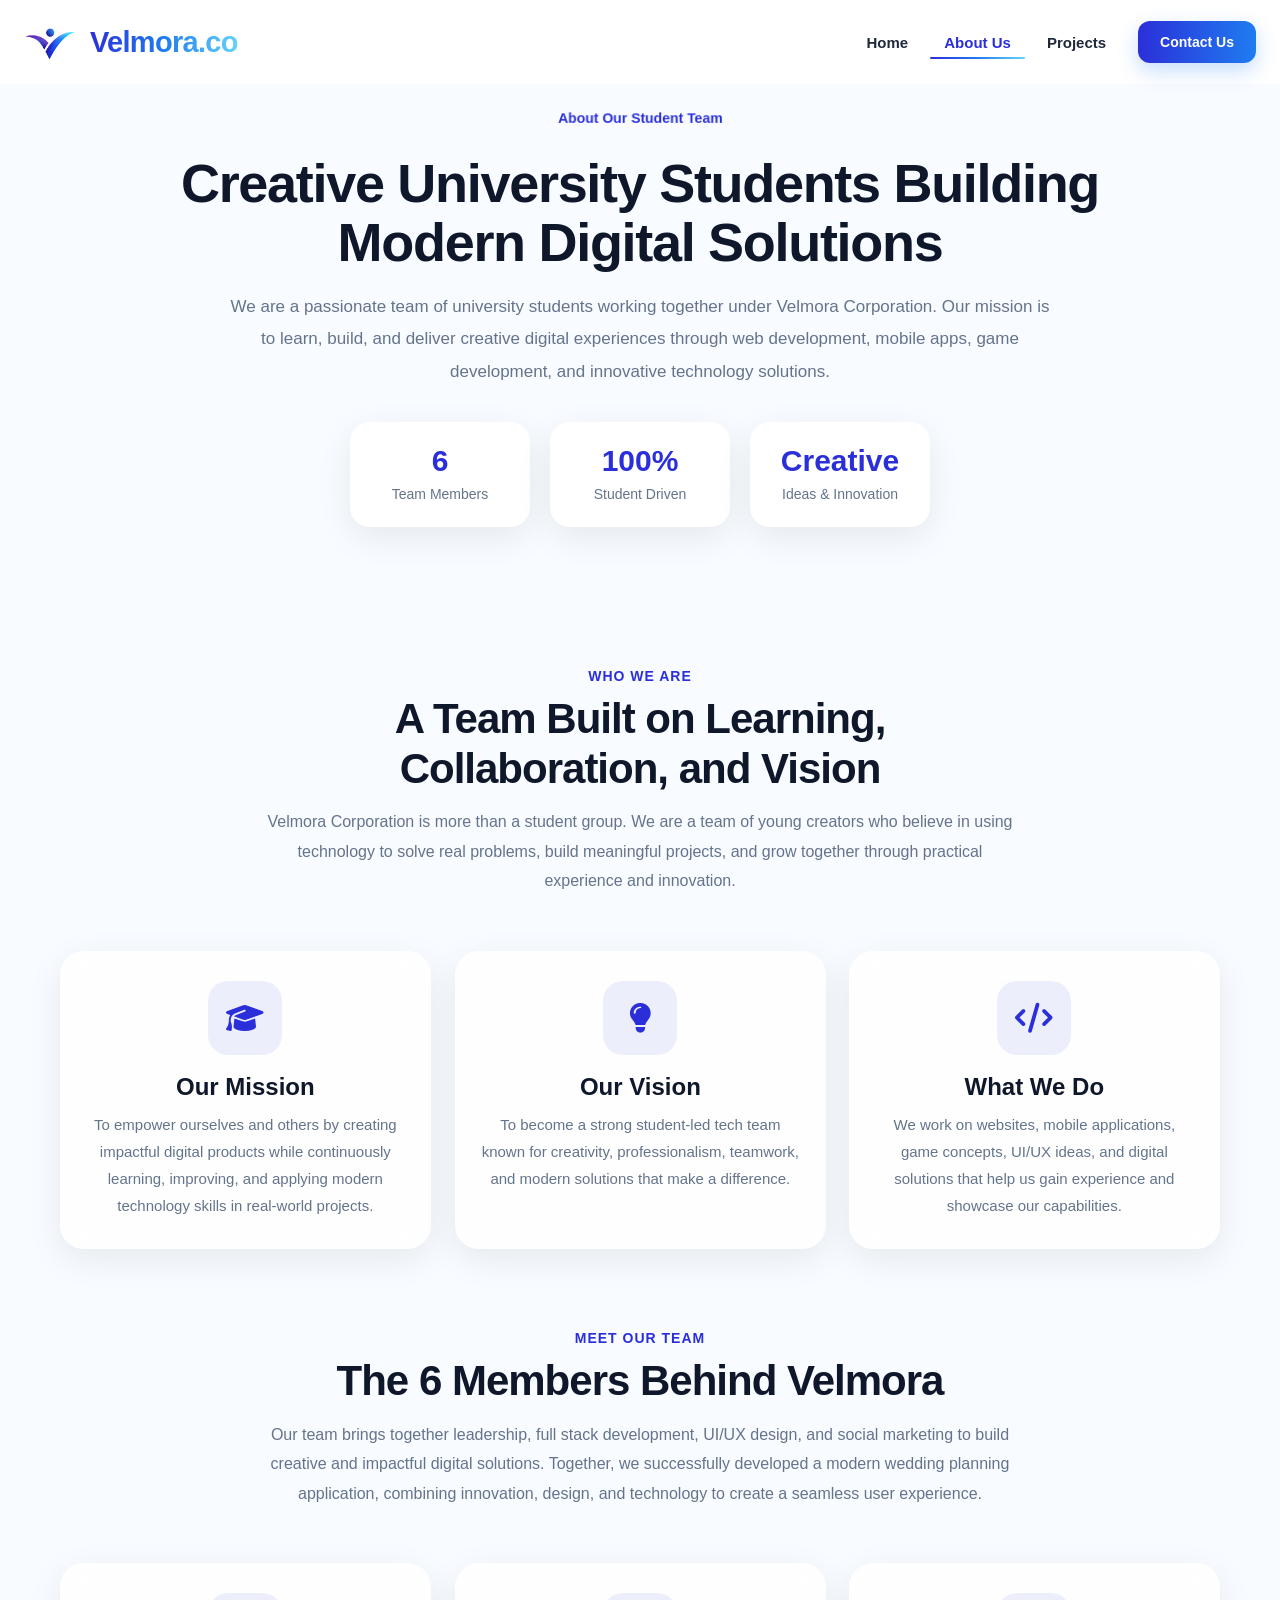
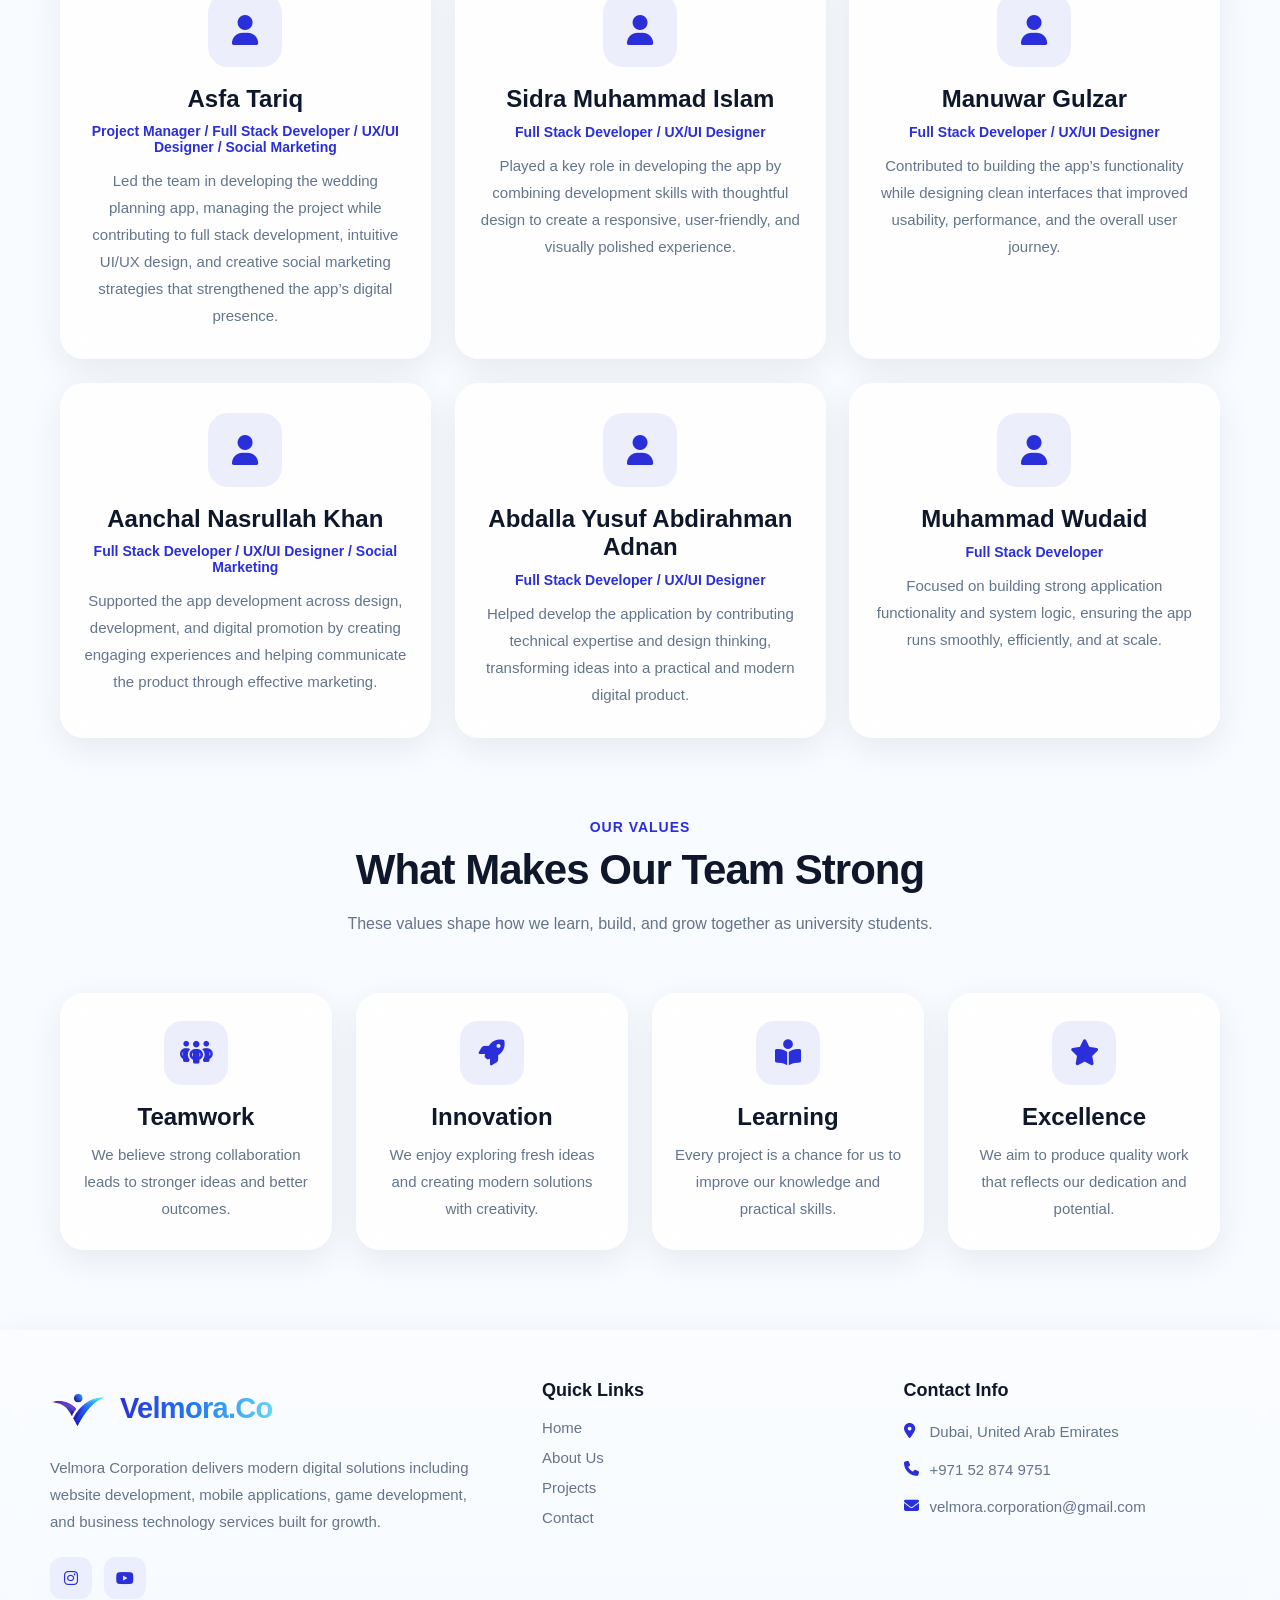
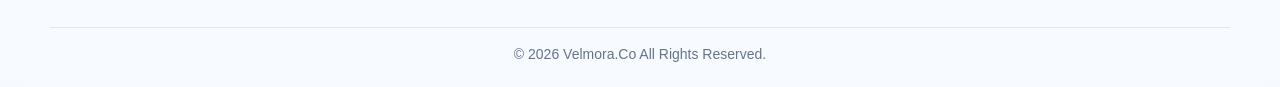
==== commit abc74fe6: "updated about us" ====
--- a/about-us.html
+++ b/about-us.html
@@ -118,61 +118,61 @@
   </section>
 
   <!-- Team Section -->
-    <section class="team-section">
-    <div class="section-container">
-        <div class="section-head reveal fade-up">
-        <span>Meet Our Team</span>
-        <h2>The 6 Members Behind Velmora</h2>
-        <p>
-            Our team brings together leadership, full stack development, UI/UX design, and social marketing to build creative and impactful digital solutions.
-        </p>
-        </div>
-
-        <div class="team-grid">
-        <div class="team-card reveal fade-up delay-1">
-            <div class="team-avatar floating-icon"><i class="fa-solid fa-user"></i></div>
-            <h3>Asfa Tariq</h3>
-            <span>Project Manager / Full Stack Developer / UX/UI Designer / Social Marketing</span>
-            <p>Leads the team with vision and structure while contributing to full stack development, intuitive UI/UX design, and creative social marketing strategies that strengthen Velmora’s digital presence.</p>
-        </div>
-
-        <div class="team-card reveal fade-up delay-2">
-            <div class="team-avatar floating-icon"><i class="fa-solid fa-user"></i></div>
-            <h3>Sidra Muhammad Islam</h3>
-            <span>Full Stack Developer / UX/UI Designer</span>
-            <p>Combines development skills with thoughtful design to create responsive, user-friendly, and visually polished digital experiences from front end to back end.</p>
-        </div>
-
-        <div class="team-card reveal fade-up delay-3">
-            <div class="team-avatar floating-icon"><i class="fa-solid fa-user"></i></div>
-            <h3>Manuwar Gulzar</h3>
-            <span>Full Stack Developer / UX/UI Designer</span>
-            <p>Builds reliable and functional web solutions while shaping clean interfaces that improve usability, performance, and the overall user journey.</p>
-        </div>
-
-        <div class="team-card reveal fade-up delay-1">
-            <div class="team-avatar floating-icon"><i class="fa-solid fa-user"></i></div>
-            <h3>Aanchal Nasrullah Khan</h3>
-            <span>Full Stack Developer / UX/UI Designer / Social Marketing</span>
-            <p>Contributes across development, design, and digital promotion by creating engaging experiences and helping communicate Velmora’s work through effective social marketing.</p>
-        </div>
-
-        <div class="team-card reveal fade-up delay-2">
-            <div class="team-avatar floating-icon"><i class="fa-solid fa-user"></i></div>
-            <h3>Abdalla Yusuf Abdirahman Adnan</h3>
-            <span>Full Stack Developer / UX/UI Designer</span>
-            <p>Supports the team with both technical development and design thinking, helping transform ideas into practical, modern, and user-centered digital products.</p>
-        </div>
-
-        <div class="team-card reveal fade-up delay-3">
-            <div class="team-avatar floating-icon"><i class="fa-solid fa-user"></i></div>
-            <h3>Muhammad Wudaid</h3>
-            <span>Full Stack Developer</span>
-            <p>Focuses on building strong application functionality and dependable system logic, contributing to smooth, scalable, and efficient digital solutions.</p>
-        </div>
-        </div>
-    </div>
-    </section>
+  <section class="team-section">
+  <div class="section-container">
+      <div class="section-head reveal fade-up">
+      <span>Meet Our Team</span>
+      <h2>The 6 Members Behind Velmora</h2>
+      <p>
+          Our team brings together leadership, full stack development, UI/UX design, and social marketing to build creative and impactful digital solutions. Together, we successfully developed a modern wedding planning application, combining innovation, design, and technology to create a seamless user experience.
+      </p>
+      </div>
+
+      <div class="team-grid">
+      <div class="team-card reveal fade-up delay-1">
+          <div class="team-avatar floating-icon"><i class="fa-solid fa-user"></i></div>
+          <h3>Asfa Tariq</h3>
+          <span>Project Manager / Full Stack Developer / UX/UI Designer / Social Marketing</span>
+          <p>Led the team in developing the wedding planning app, managing the project while contributing to full stack development, intuitive UI/UX design, and creative social marketing strategies that strengthened the app’s digital presence.</p>
+      </div>
+
+      <div class="team-card reveal fade-up delay-2">
+          <div class="team-avatar floating-icon"><i class="fa-solid fa-user"></i></div>
+          <h3>Sidra Muhammad Islam</h3>
+          <span>Full Stack Developer / UX/UI Designer</span>
+          <p>Played a key role in developing the app by combining development skills with thoughtful design to create a responsive, user-friendly, and visually polished experience.</p>
+      </div>
+
+      <div class="team-card reveal fade-up delay-3">
+          <div class="team-avatar floating-icon"><i class="fa-solid fa-user"></i></div>
+          <h3>Manuwar Gulzar</h3>
+          <span>Full Stack Developer / UX/UI Designer</span>
+          <p>Contributed to building the app’s functionality while designing clean interfaces that improved usability, performance, and the overall user journey.</p>
+      </div>
+
+      <div class="team-card reveal fade-up delay-1">
+          <div class="team-avatar floating-icon"><i class="fa-solid fa-user"></i></div>
+          <h3>Aanchal Nasrullah Khan</h3>
+          <span>Full Stack Developer / UX/UI Designer / Social Marketing</span>
+          <p>Supported the app development across design, development, and digital promotion by creating engaging experiences and helping communicate the product through effective marketing.</p>
+      </div>
+
+      <div class="team-card reveal fade-up delay-2">
+          <div class="team-avatar floating-icon"><i class="fa-solid fa-user"></i></div>
+          <h3>Abdalla Yusuf Abdirahman Adnan</h3>
+          <span>Full Stack Developer / UX/UI Designer</span>
+          <p>Helped develop the application by contributing technical expertise and design thinking, transforming ideas into a practical and modern digital product.</p>
+      </div>
+
+      <div class="team-card reveal fade-up delay-3">
+          <div class="team-avatar floating-icon"><i class="fa-solid fa-user"></i></div>
+          <h3>Muhammad Wudaid</h3>
+          <span>Full Stack Developer</span>
+          <p>Focused on building strong application functionality and system logic, ensuring the app runs smoothly, efficiently, and at scale.</p>
+      </div>
+      </div>
+  </div>
+  </section>
 
   <!-- Values Section -->
   <section class="values-section">
